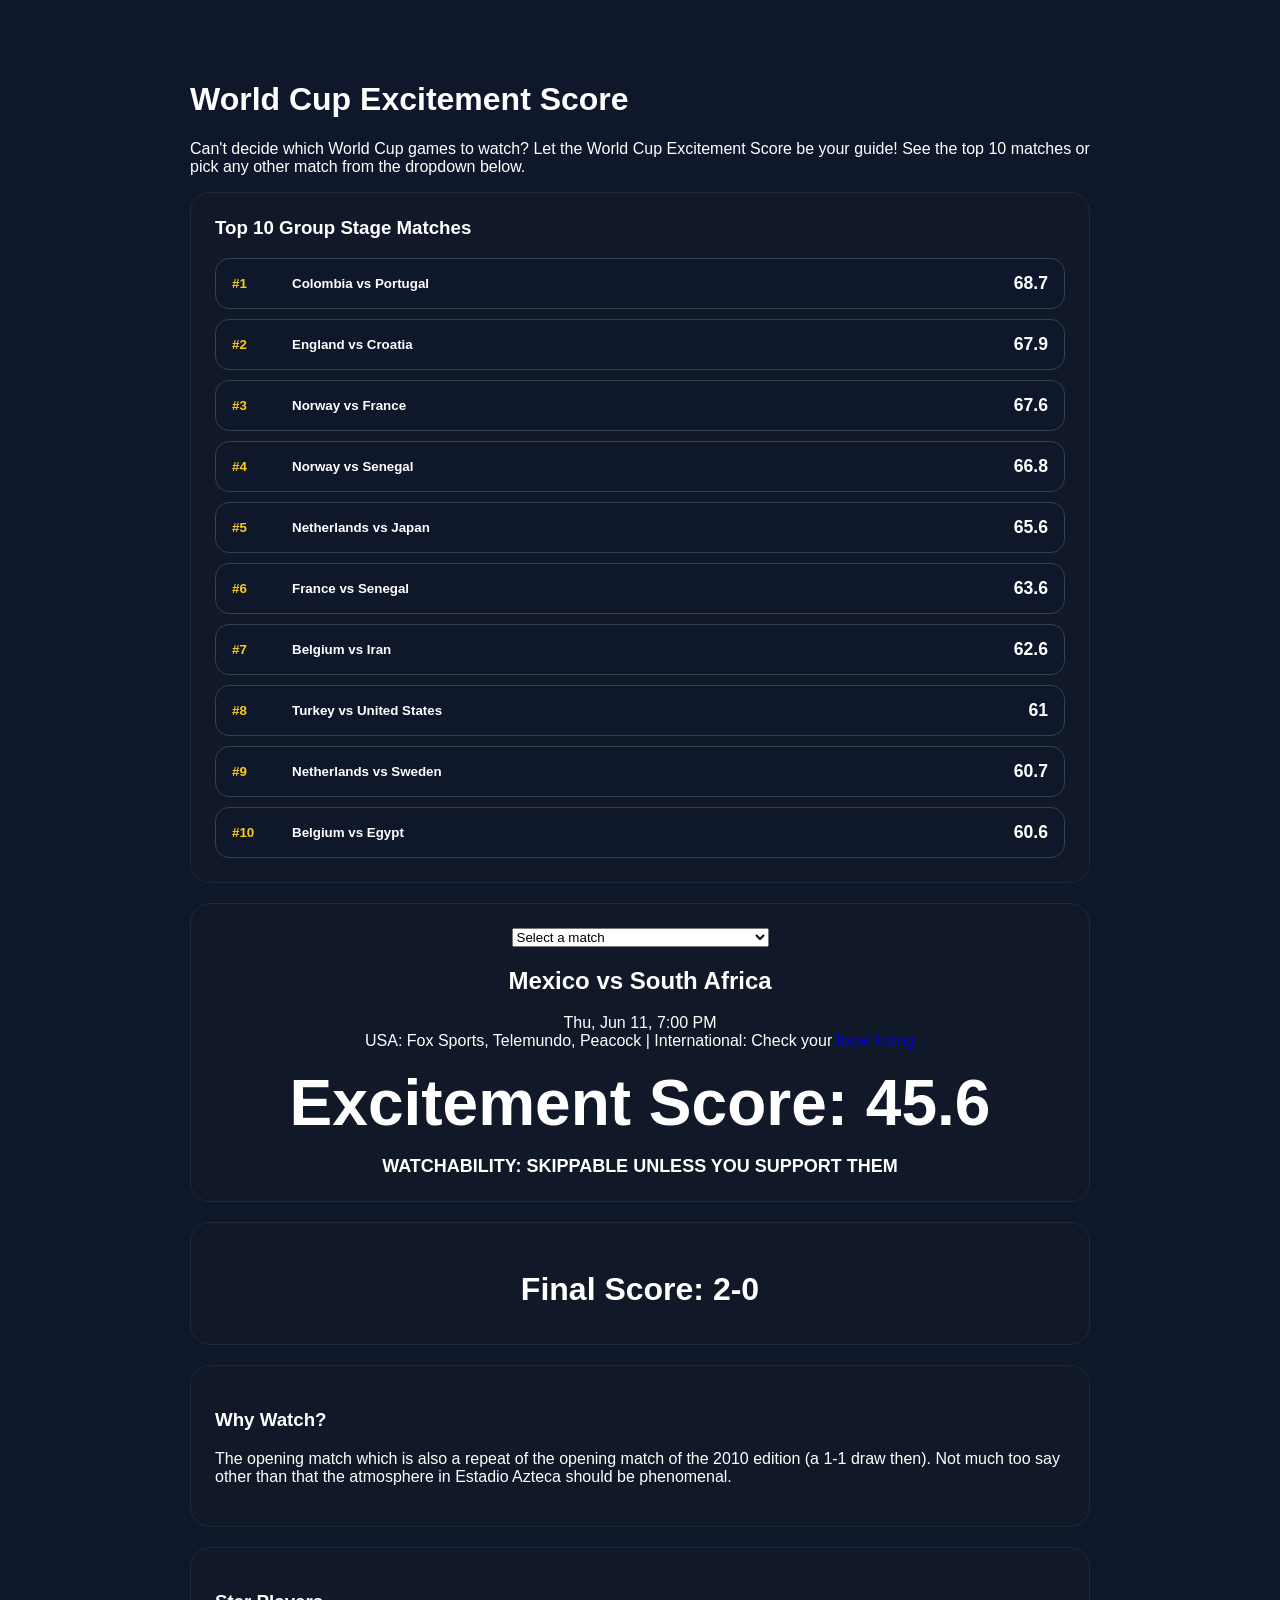
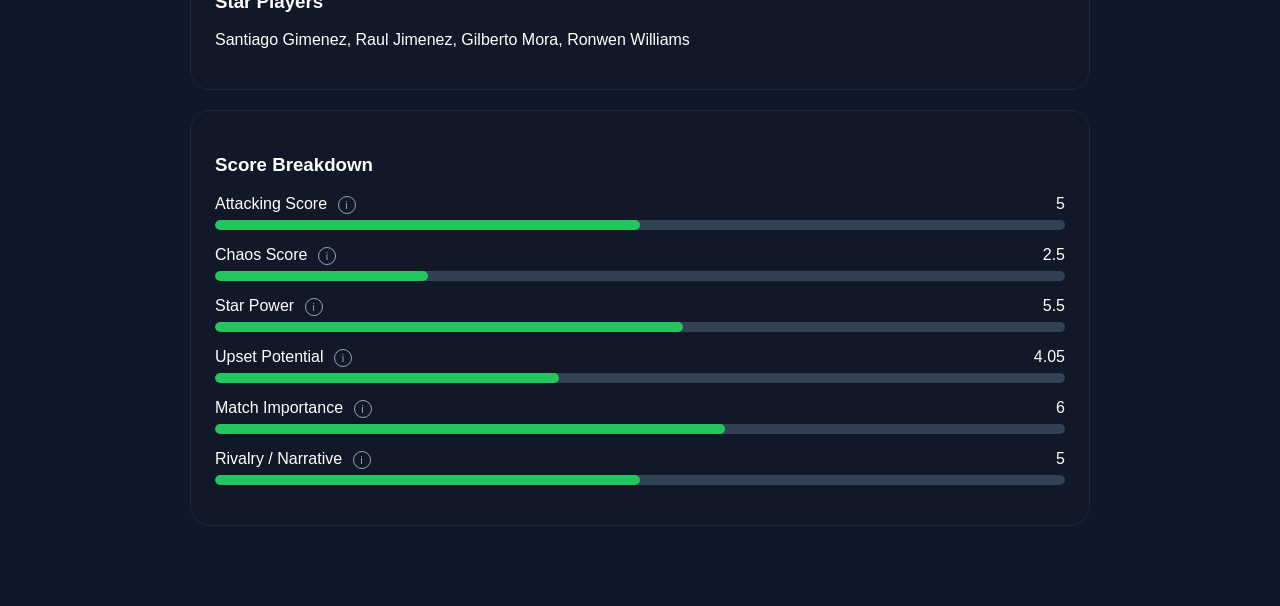
==== index.html @ 1fec0792 "Fix title of project" ====
<!doctype html>
<html lang="en">
  <head>
    <meta charset="UTF-8" />
    <meta name="viewport" content="width=device-width, initial-scale=1.0" />
    <title>World Cup Excitement Score</title>
    <link rel="stylesheet" href="./index.css" />
    <script type="module" src="./app.js"></script>
  </head>
  <body>
    <main class="app-container">
      <!-- Title -->
      <h1>World Cup Excitement Score</h1>
      <p class="subtitle">Can't decide which World Cup games to watch? Let the World Cup Excitement Score be your guide! See the top 10 matches or pick any other match from the dropdown below.</p>
      <section class="card top-matches-card">
        <h3>Top 10 Group Stage Matches</h3>
        <div id="top-matches"></div>
      </section>

      <section class="card hero-card">
        <select id="fixture-select">
          <option value="">Select a match</option>
        </select>

        <h2 id="match-name"></h2>
        <div id="kickoff-time"></div>
        <div id="broadcaster">
          USA: Fox Sports, Telemundo, Peacock | International: Check your
          <a
            href="https://www.livesoccertv.com/competitions/international/world-cup/"
            target="_blank"
          >
            local listing
          </a>
        </div>
        <div id="score"></div>
        <div id="watch-tier"></div>
      </section>

      <section class="card post-match">
        <div id="final-score"></div>
        <div id="actual-excitement"></div>
      </section>

      <section class="card">
        <h3>Why Watch?</h3>
        <p id="why-watch"></p>
      </section>
      <section class="card">
        <h3>Star Players</h3>
        <p id="star-players"></p>
      </section>
      <section class="card">
        <h3>Score Breakdown</h3>
        <div id="score-breakdown"></div>
      </section>
    </main>
  </body>
</html>
---- index.css ----
body {
  margin: 0;
  font-family: Arial, sans-serif;
  background: #0f172a;
  color: white;
}

.app-container {
  max-width: 900px;
  margin: 40px auto;
  padding: 20px;
}

.top-matches-card h3 {
  margin-top: 0;
}

#top-matches {
  display: flex;
  flex-direction: column;
  gap: 10px;
}

.top-match-item {
  width: 100%;
  display: grid;
  grid-template-columns: 48px 1fr auto;
  align-items: center;
  gap: 12px;
  padding: 14px 16px;
  border: 1px solid #334155;
  border-radius: 14px;
  background: #0f172a;
  color: white;
  cursor: pointer;
  text-align: left;
}

.top-match-item:hover {
  background: #1e293b;
  transform: translateY(-1px);
}

.top-match-rank {
  font-weight: 800;
  color: #facc15;
}

.top-match-name {
  font-weight: 600;
}

.top-match-score {
  font-weight: 800;
  font-size: 1.1rem;
}

.card {
  background: #111827;
  border: 1px solid #1f2937;
  border-radius: 20px;
  padding: 24px;
  margin-bottom: 20px;
}

.hero-card {
  text-align: center;
}

.post-match {
  text-align: center;
}

#score {
  font-size: 64px;
  font-weight: 800;
  margin: 16px 0;
}

#watch-tier {
  font-size: 18px;
  font-weight: 700;
  text-transform: uppercase;
}

.breakdown-row {
  display: flex;
  justify-content: space-between;
  margin-bottom: 6px;
}

.progress-track {
  height: 10px;
  background: #334155;
  border-radius: 999px;
  margin-bottom: 16px;
  overflow: hidden;
}

.progress-fill {
  height: 100%;
  background: #22c55e;
  border-radius: 999px;
}

.info-icon {
  display: inline-flex;
  align-items: center;
  justify-content: center;
  width: 16px;
  height: 16px;
  margin-left: 6px;
  border-radius: 50%;
  border: 1px solid #94a3b8;
  color: #94a3b8;
  font-size: 11px;
  cursor: help;
}

.info-icon:hover {
  color: white;
  border-color: white;
}

#final-score {
  font-size: 2rem;
  font-weight: 700;
  margin-top: 24px;
}

#actual-excitement {
  font-size: 1.5rem;
  font-weight: 600;
  margin-top: 12px;
}
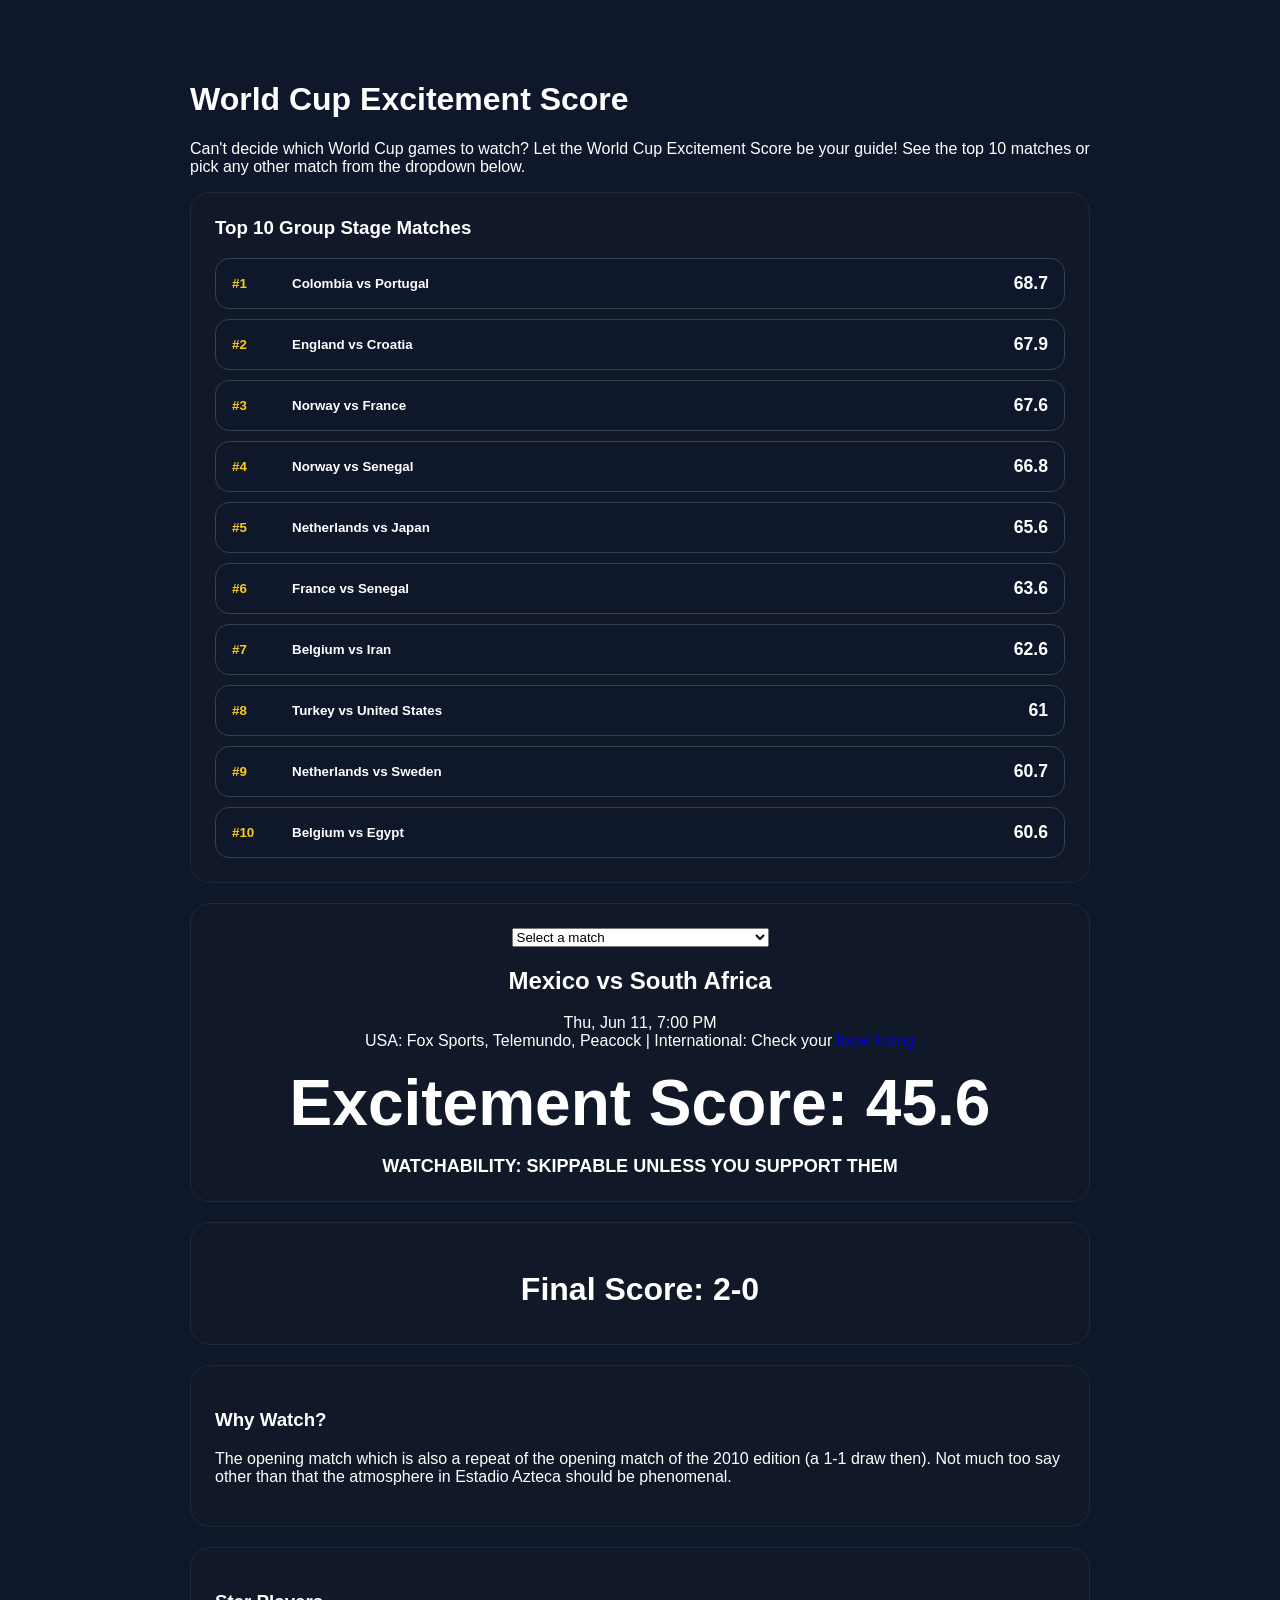
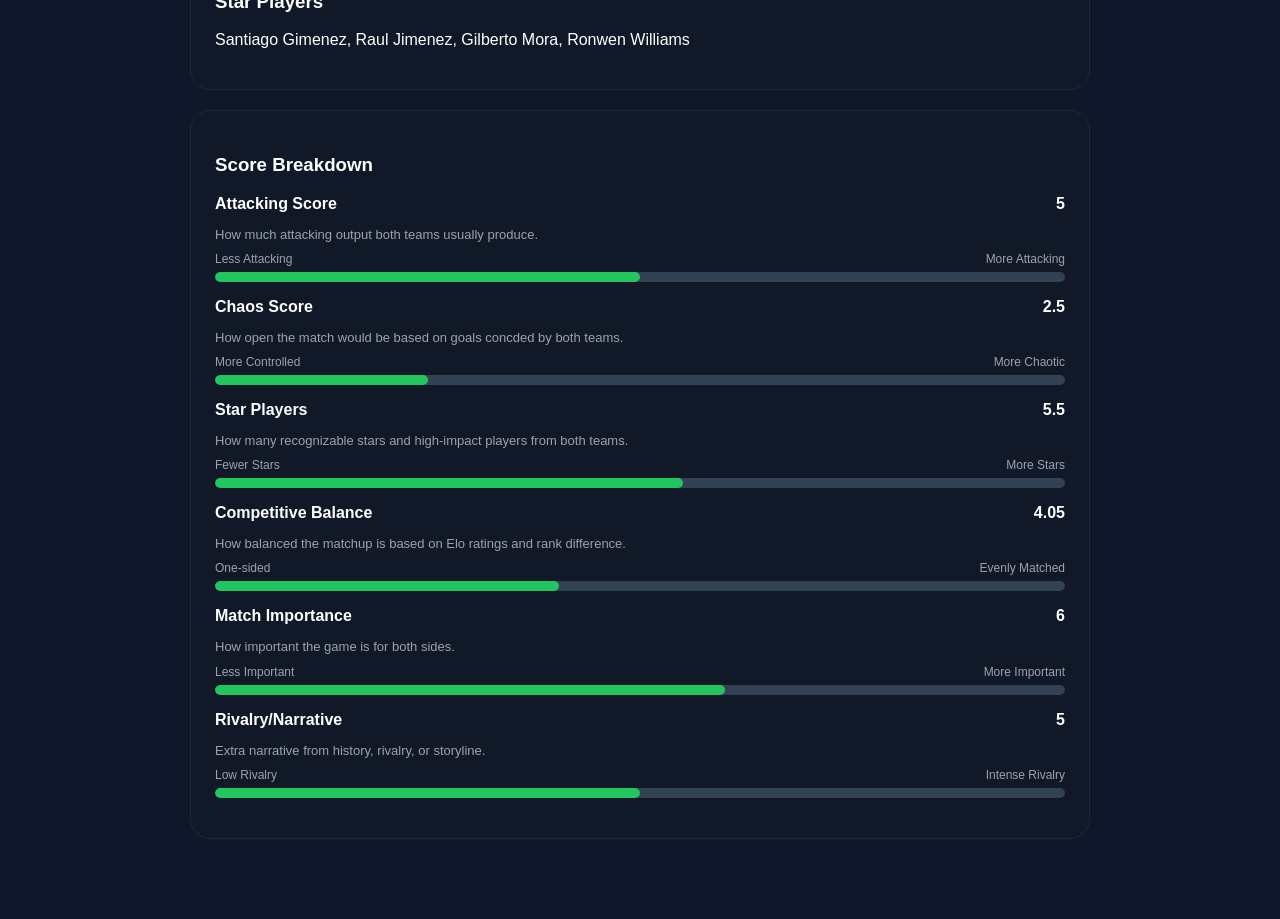
==== commit dd76193c: "Implemented Add to Calendar functionality, improve score breakdown panel so that user don't need to " ====
--- a/index.html
+++ b/index.html
@@ -11,7 +11,11 @@
     <main class="app-container">
       <!-- Title -->
       <h1>World Cup Excitement Score</h1>
-      <p class="subtitle">Can't decide which World Cup games to watch? Let the World Cup Excitement Score be your guide! See the top 10 matches or pick any other match from the dropdown below.</p>
+      <p class="subtitle">
+        Can't decide which World Cup games to watch? Let the World Cup
+        Excitement Score be your guide! See the top 10 matches or pick any other
+        match from the dropdown below.
+      </p>
       <section class="card top-matches-card">
         <h3>Top 10 Group Stage Matches</h3>
         <div id="top-matches"></div>
@@ -24,6 +28,7 @@
 
         <h2 id="match-name"></h2>
         <div id="kickoff-time"></div>
+        <button id="calendar-button">Add to Calendar</button>
         <div id="broadcaster">
           USA: Fox Sports, Telemundo, Peacock | International: Check your
           <a
--- a/index.css
+++ b/index.css
@@ -67,6 +67,21 @@
   text-align: center;
 }
 
+#calendar-button {
+  margin-top: 12px;
+  margin-bottom: 12px;
+  padding: 10px 16px;
+  background: #1f2937;
+  color: white;
+  border: 1px solid #374151;
+  border-radius: 10px;
+  cursor: pointer;
+}
+
+#calendar-button:hover {
+  background: #374151;
+}
+
 .post-match {
   text-align: center;
 }
@@ -87,6 +102,21 @@
   display: flex;
   justify-content: space-between;
   margin-bottom: 6px;
+}
+
+.metric-header {
+  display: flex;
+  justify-content: space-between;
+  align-items: center;
+  font-weight: 600;
+  margin-bottom: 4px;
+}
+
+.metric-description {
+  font-size: 13px;
+  color: #9ca3af;
+  margin-bottom: 8px;
+  line-height: 1.4;
 }
 
 .progress-track {
@@ -133,3 +163,11 @@
   font-weight: 600;
   margin-top: 12px;
 }
+
+.metric-scale-labels {
+  display: flex;
+  justify-content: space-between;
+  margin-bottom: 6px;
+  font-size: 12px;
+  color: #9ca3af;
+}
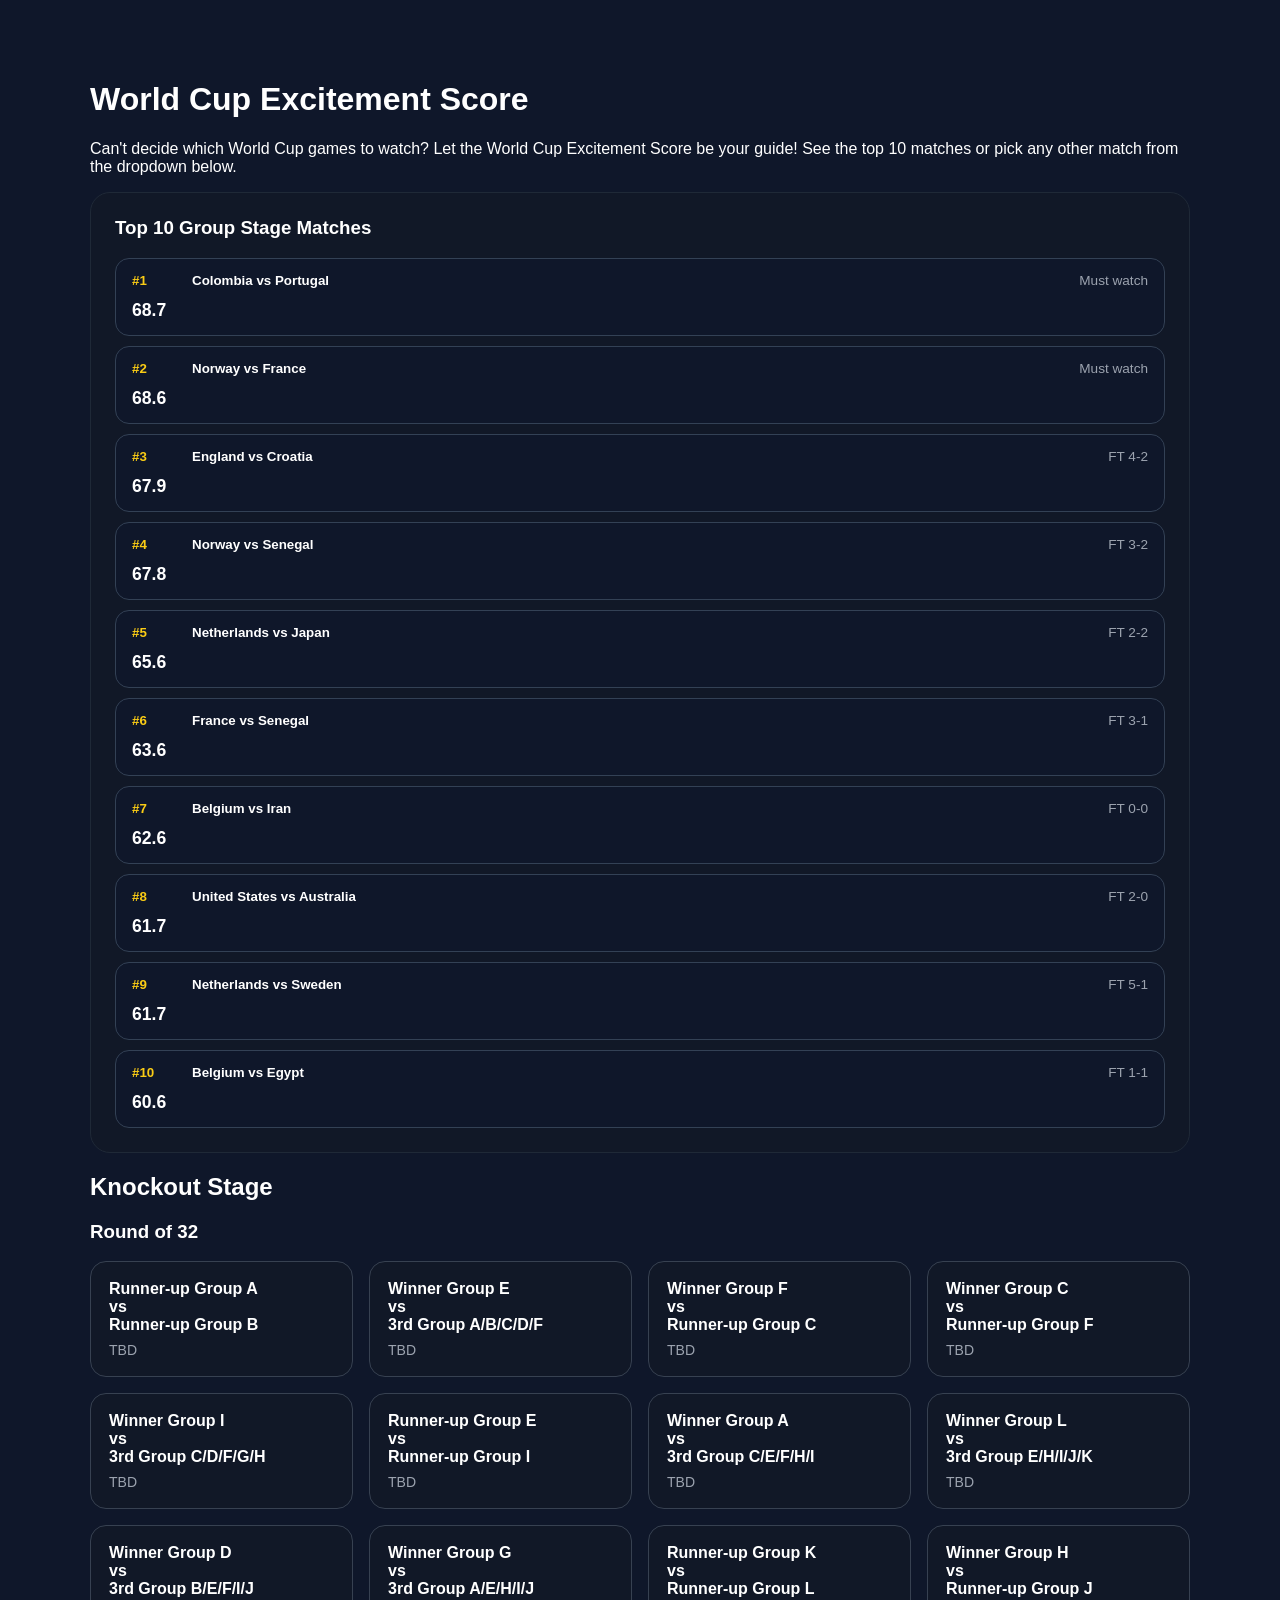
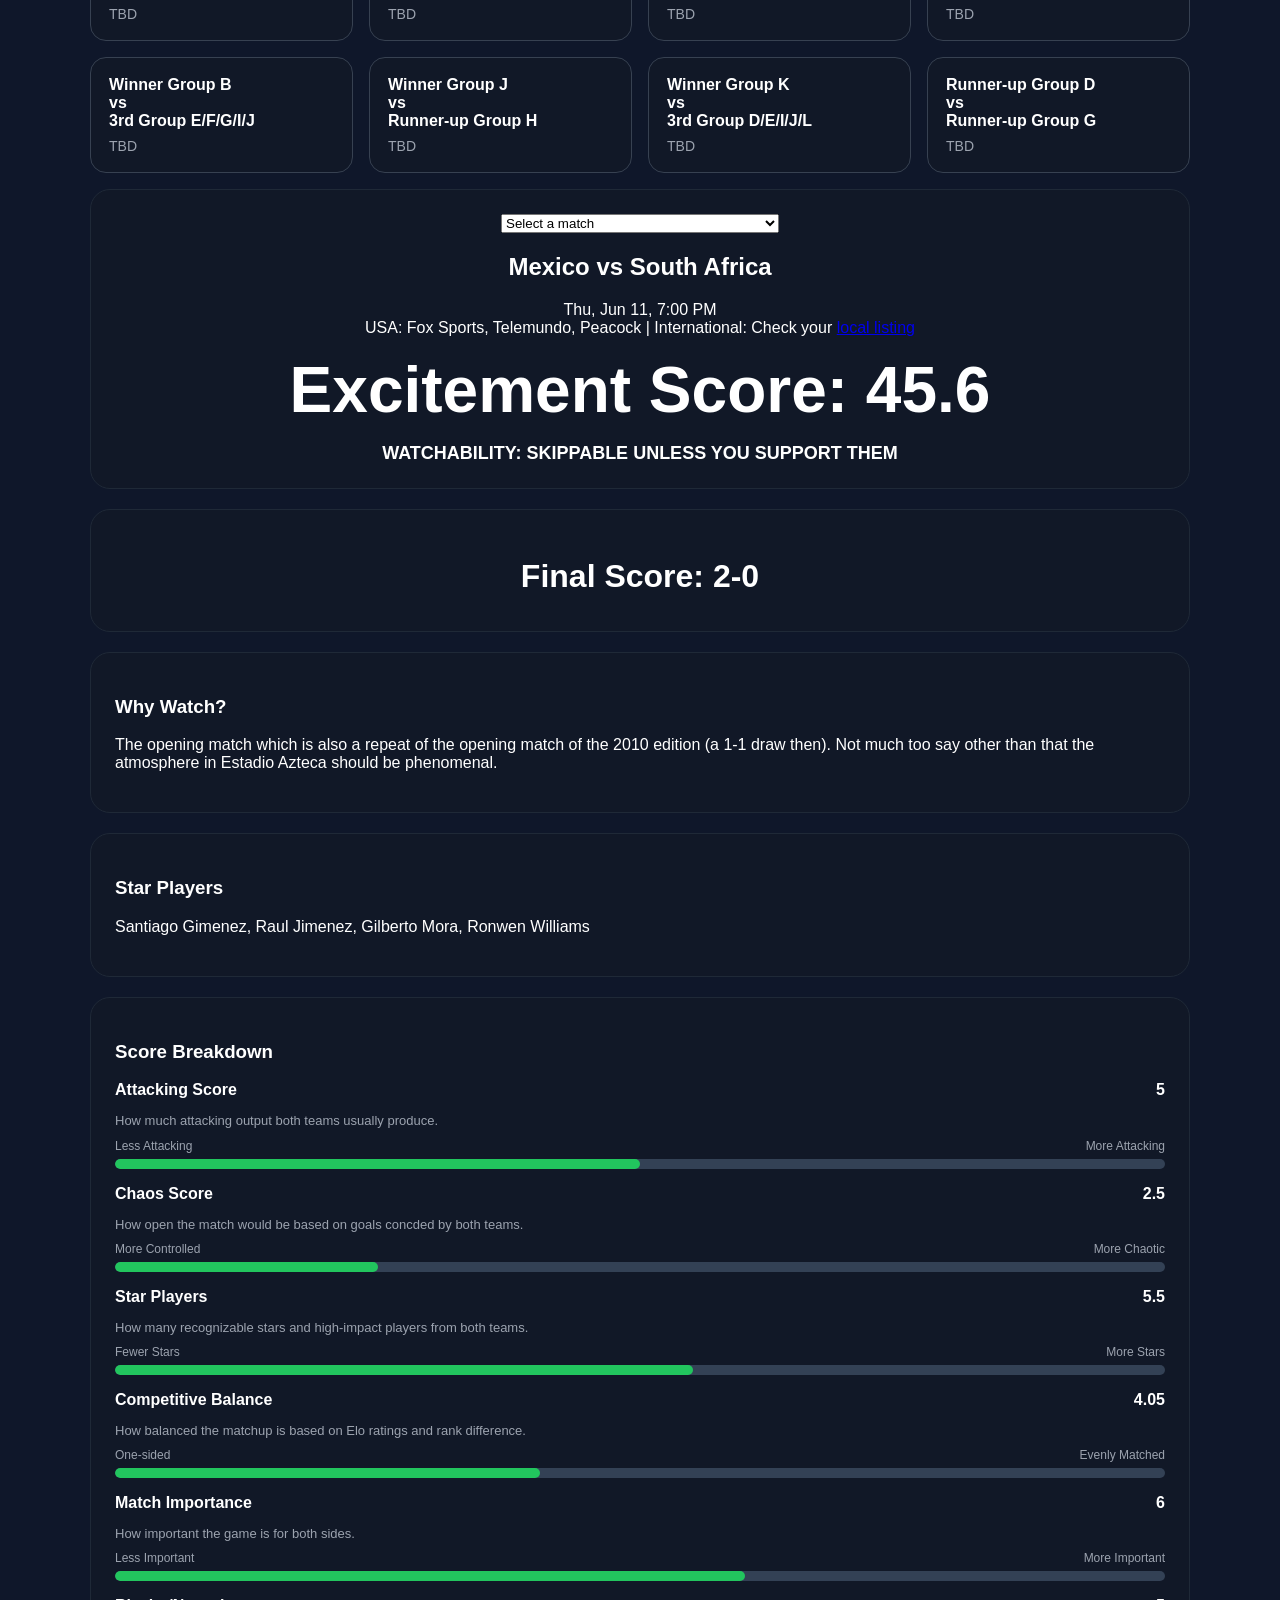
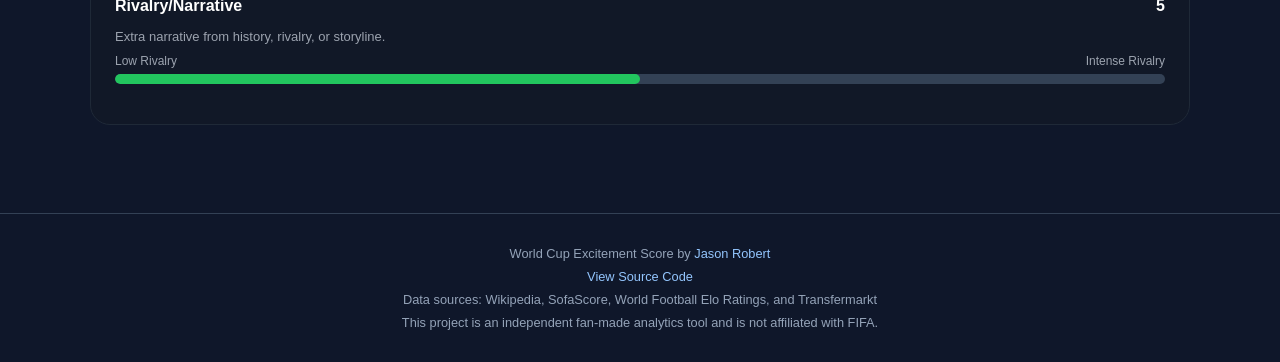
==== commit 59dd94b1: "Added Knockout Stage cards, updated final scores, and added previews for last round of matches in th" ====
--- a/index.html
+++ b/index.html
@@ -19,6 +19,42 @@
       <section class="card top-matches-card">
         <h3>Top 10 Group Stage Matches</h3>
         <div id="top-matches"></div>
+      </section>
+
+      <section id="knockout-stage">
+        <h2>Knockout Stage</h2>
+
+        <div class="round-section">
+          <h3>Round of 32</h3>
+          <div id="round-of-32" class="knockout-grid"></div>
+        </div>
+
+        <!--
+        <div class="round-section">
+          <h3>Round of 16</h3>
+          <div id="round-of-16" class="knockout-grid"></div>
+        </div>
+
+        <div class="round-section">
+          <h3>Quarterfinals</h3>
+          <div id="quarterfinals" class="knockout-grid"></div>
+        </div>
+
+        <div class="round-section">
+          <h3>Semifinals</h3>
+          <div id="semifinals" class="knockout-grid"></div>
+        </div>
+
+        <div class="round-section">
+          <h3>Third Place Playoff</h3>
+          <div id="third-place-playoff" class="knockout-grid"></div>
+        </div>
+
+        <div class="round-section">
+          <h3>Final</h3>
+          <div id="final" class="knockout-grid"></div>
+        </div>
+        -->
       </section>
 
       <section class="card hero-card">
@@ -61,4 +97,29 @@
       </section>
     </main>
   </body>
+  <footer class="footer">
+    <p>
+      World Cup Excitement Score by
+      <a
+        href="https://jsonrbrt.github.io/"
+        target="_blank"
+        rel="noopener noreferrer"
+      >
+        Jason Robert
+      </a>
+    </p>
+    <p>
+      <a href="https://github.com/jsonrbrt/wc-excitement-score">
+        View Source Code
+      </a>
+    </p>
+    <p>
+      Data sources: Wikipedia, SofaScore, World Football Elo Ratings, and
+      Transfermarkt
+    </p>
+    <p>
+      This project is an independent fan-made analytics tool and is not
+      affiliated with FIFA.
+    </p>
+  </footer>
 </html>
--- a/index.css
+++ b/index.css
@@ -1,3 +1,4 @@
+/* Base */
 body {
   margin: 0;
   font-family: Arial, sans-serif;
@@ -6,11 +7,25 @@
 }
 
 .app-container {
-  max-width: 900px;
+  max-width: 1100px;
   margin: 40px auto;
   padding: 20px;
 }
 
+/* Layout */
+@media (max-width: 900px) {
+  .knockout-grid {
+    grid-template-columns: repeat(2, 1fr);
+  }
+}
+
+@media (max-width: 560px) {
+  .knockout-grid {
+    grid-template-columns: 1fr;
+  }
+}
+
+/* Top Matches */
 .top-matches-card h3 {
   margin-top: 0;
 }
@@ -50,11 +65,43 @@
   font-weight: 600;
 }
 
+.top-match-meta {
+  font-size: 0.85rem;
+  color: #9ca3af;
+  white-space: nowrap;
+}
+
 .top-match-score {
   font-weight: 800;
   font-size: 1.1rem;
 }
 
+/* Knockout */
+.knockout-grid {
+  display: grid;
+  grid-template-columns: repeat(4, 1fr);
+  gap: 16px;
+  margin-bottom: 16px;
+}
+
+.knockout-card {
+  background: #111827;
+  border: 1px solid #374151;
+  border-radius: 16px;
+  padding: 18px;
+}
+
+.knockout-match-title {
+  font-weight: 700;
+  margin-bottom: 8px;
+}
+
+.knockout-status {
+  color: #9ca3af;
+  font-size: 14px;
+}
+
+/* Cards */
 .card {
   background: #111827;
   border: 1px solid #1f2937;
@@ -63,6 +110,7 @@
   margin-bottom: 20px;
 }
 
+/* Match Hero */
 .hero-card {
   text-align: center;
 }
@@ -98,12 +146,19 @@
   text-transform: uppercase;
 }
 
-.breakdown-row {
-  display: flex;
-  justify-content: space-between;
-  margin-bottom: 6px;
-}
-
+#final-score {
+  font-size: 2rem;
+  font-weight: 700;
+  margin-top: 24px;
+}
+
+#actual-excitement {
+  font-size: 1.5rem;
+  font-weight: 600;
+  margin-top: 12px;
+}
+
+/* Score Breakdown */
 .metric-header {
   display: flex;
   justify-content: space-between;
@@ -133,37 +188,6 @@
   border-radius: 999px;
 }
 
-.info-icon {
-  display: inline-flex;
-  align-items: center;
-  justify-content: center;
-  width: 16px;
-  height: 16px;
-  margin-left: 6px;
-  border-radius: 50%;
-  border: 1px solid #94a3b8;
-  color: #94a3b8;
-  font-size: 11px;
-  cursor: help;
-}
-
-.info-icon:hover {
-  color: white;
-  border-color: white;
-}
-
-#final-score {
-  font-size: 2rem;
-  font-weight: 700;
-  margin-top: 24px;
-}
-
-#actual-excitement {
-  font-size: 1.5rem;
-  font-weight: 600;
-  margin-top: 12px;
-}
-
 .metric-scale-labels {
   display: flex;
   justify-content: space-between;
@@ -171,3 +195,26 @@
   font-size: 12px;
   color: #9ca3af;
 }
+
+/* Footer */
+.footer {
+  margin-top: 48px;
+  padding: 24px 0;
+  border-top: 1px solid #334155;
+  text-align: center;
+  color: #94a3b8;
+  font-size: 0.8rem;
+}
+
+.footer p {
+  margin: 8px 0;
+}
+
+.footer a {
+  color: #93c5fd;
+  text-decoration: none;
+}
+
+.footer a:hover {
+  text-decoration: underline;
+}
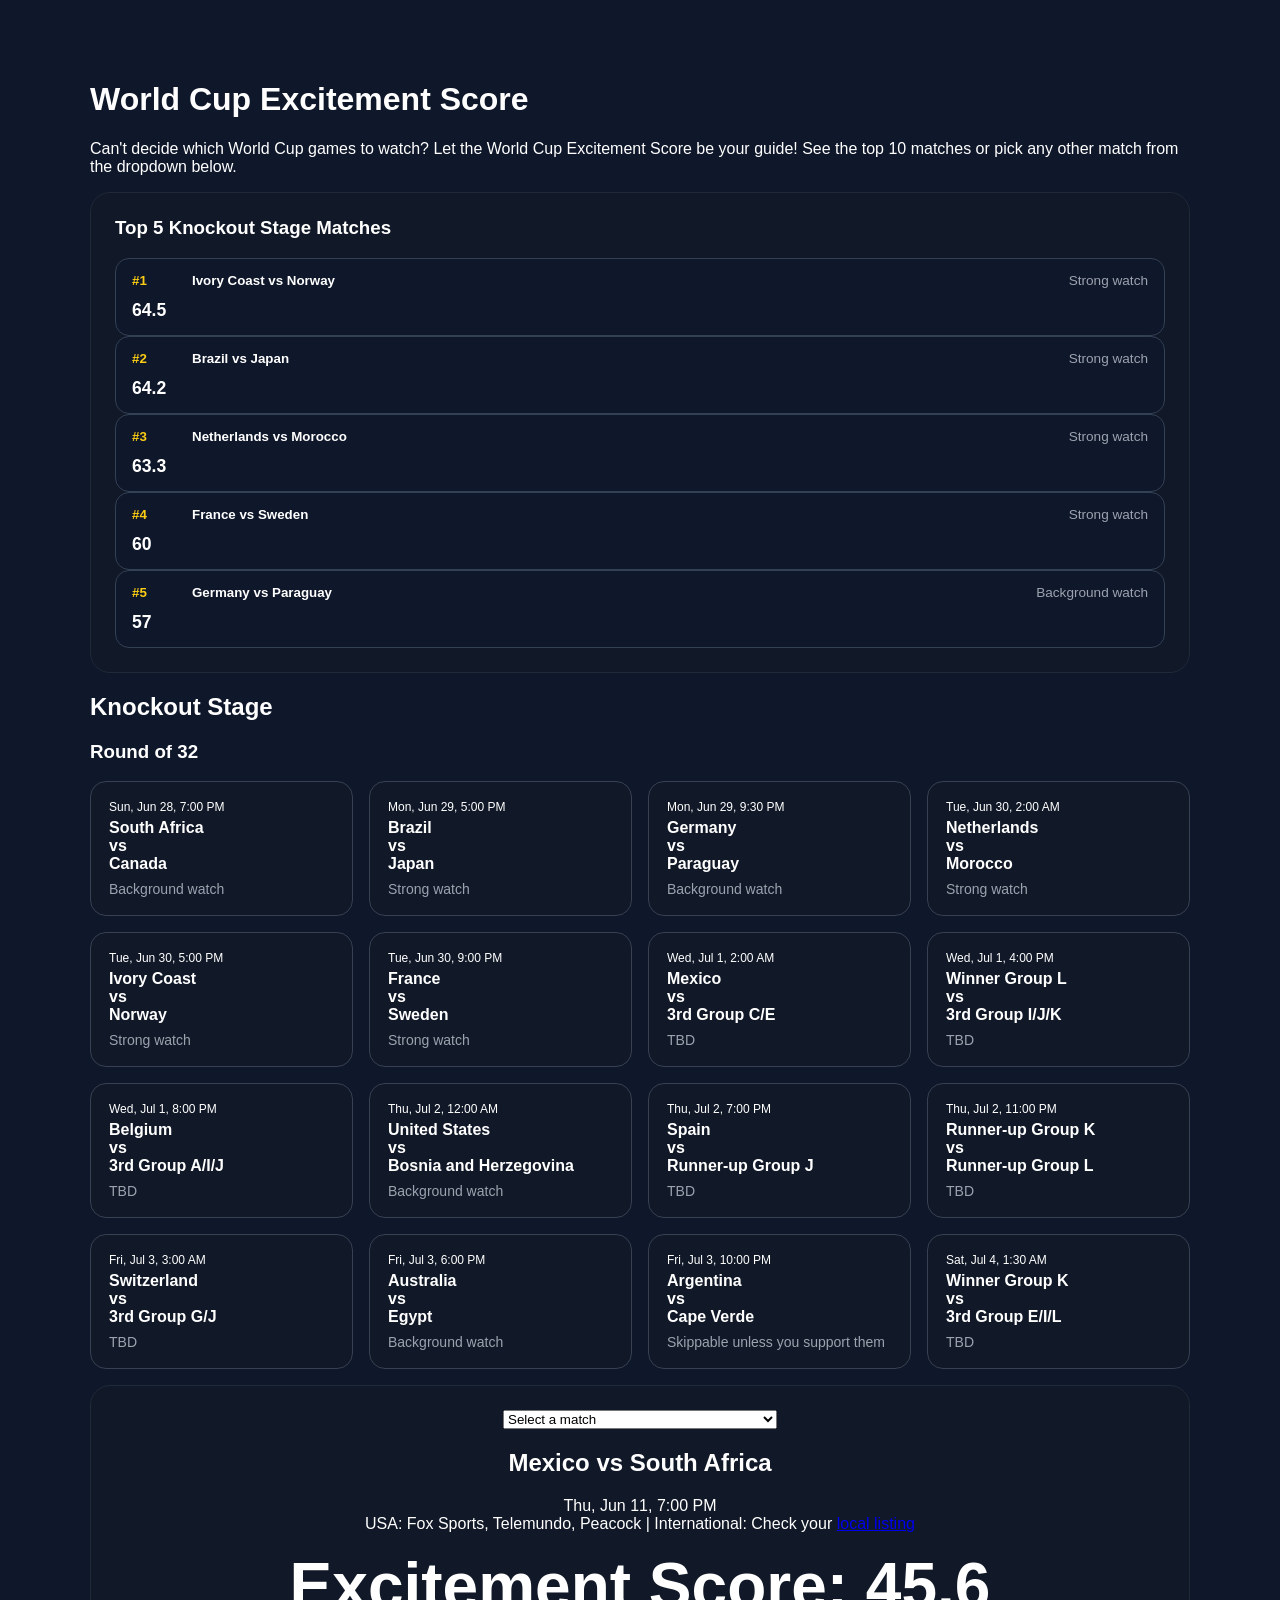
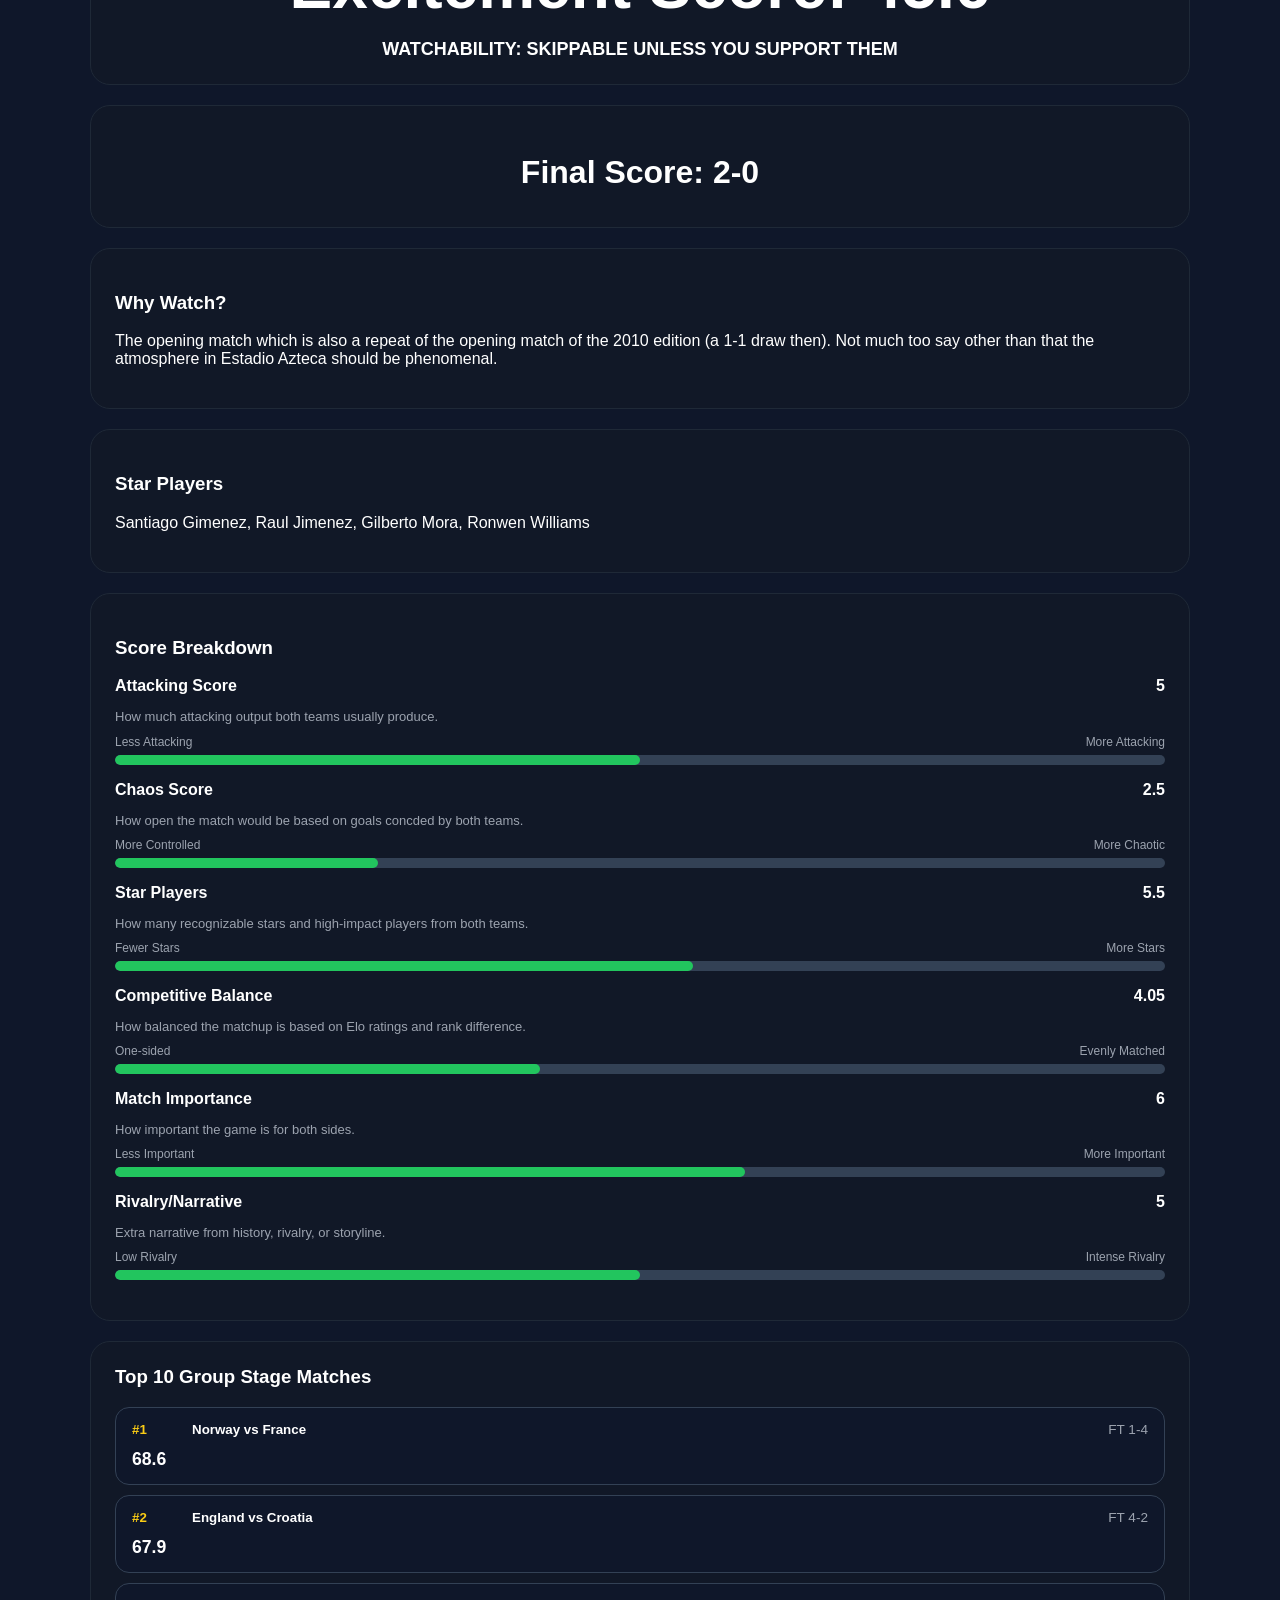
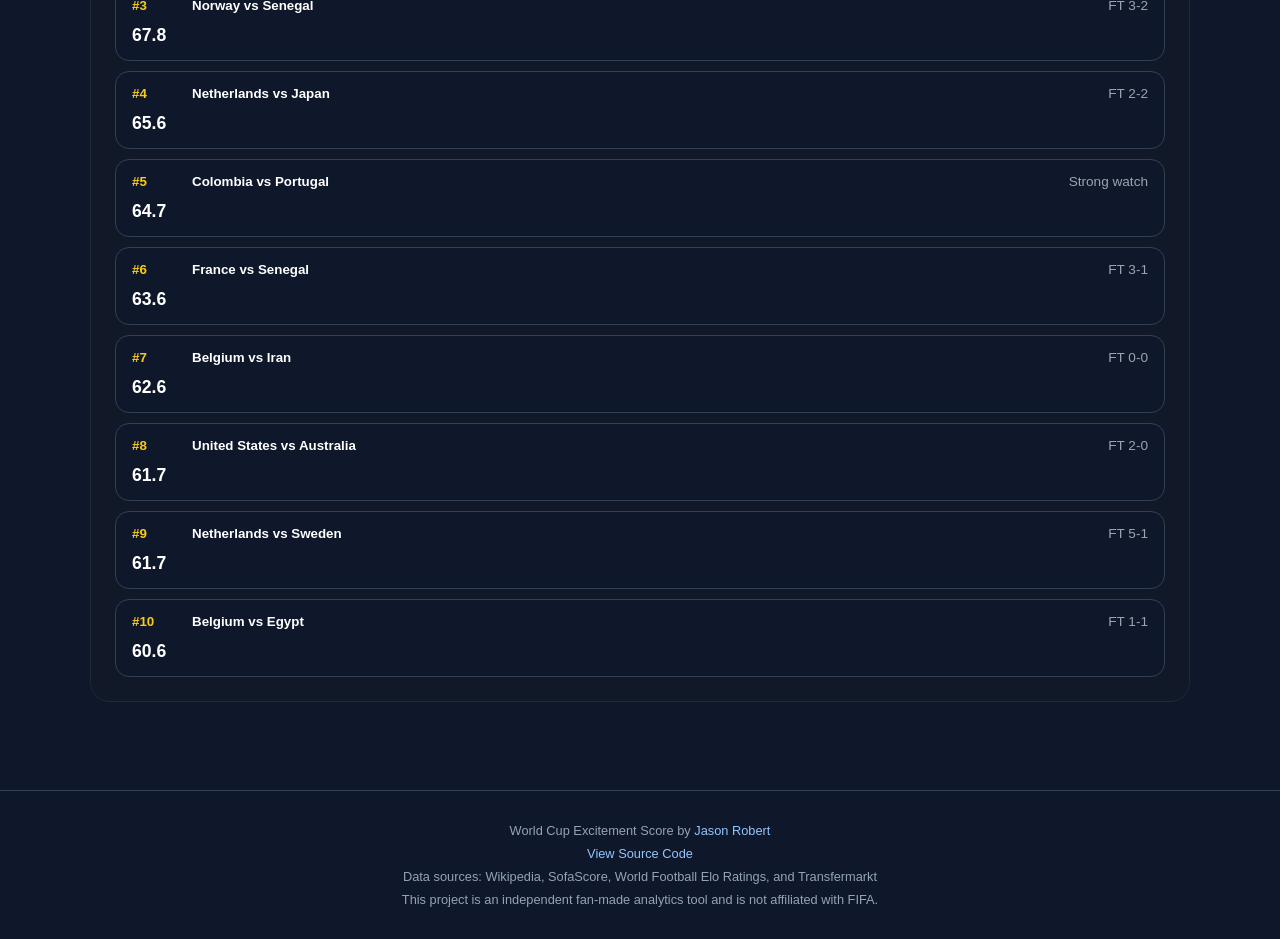
==== commit 6db6319b: "feat: add knockoutstage cards and tournament form scoring model" ====
--- a/index.html
+++ b/index.html
@@ -17,8 +17,8 @@
         match from the dropdown below.
       </p>
       <section class="card top-matches-card">
-        <h3>Top 10 Group Stage Matches</h3>
-        <div id="top-matches"></div>
+        <h3>Top 5 Knockout Stage Matches</h3>
+        <div id="top-knockout-matches"></div>
       </section>
 
       <section id="knockout-stage">
@@ -57,7 +57,7 @@
         -->
       </section>
 
-      <section class="card hero-card">
+      <section id="match-details" class="card hero-card">
         <select id="fixture-select">
           <option value="">Select a match</option>
         </select>
@@ -95,6 +95,12 @@
         <h3>Score Breakdown</h3>
         <div id="score-breakdown"></div>
       </section>
+
+      <section class="card top-matches-card">
+        <h3>Top 10 Group Stage Matches</h3>
+        <div id="top-matches"></div>
+      </section>
+
     </main>
   </body>
   <footer class="footer">
--- a/index.css
+++ b/index.css
@@ -88,7 +88,16 @@
   background: #111827;
   border: 1px solid #374151;
   border-radius: 16px;
+  cursor: pointer;
+  transition:
+    transform 0.2s ease,
+    box-shadow 0.2s ease;
   padding: 18px;
+}
+
+.knockout-card:hover {
+  transform: translateY(-2px);
+  box-shadow: 0 8px 20px rgba(0,0,0,.25);
 }
 
 .knockout-match-title {
@@ -99,6 +108,11 @@
 .knockout-status {
   color: #9ca3af;
   font-size: 14px;
+}
+
+.knockout-kickoff {
+  font-size: 12px;
+  margin-bottom: 5px;
 }
 
 /* Cards */
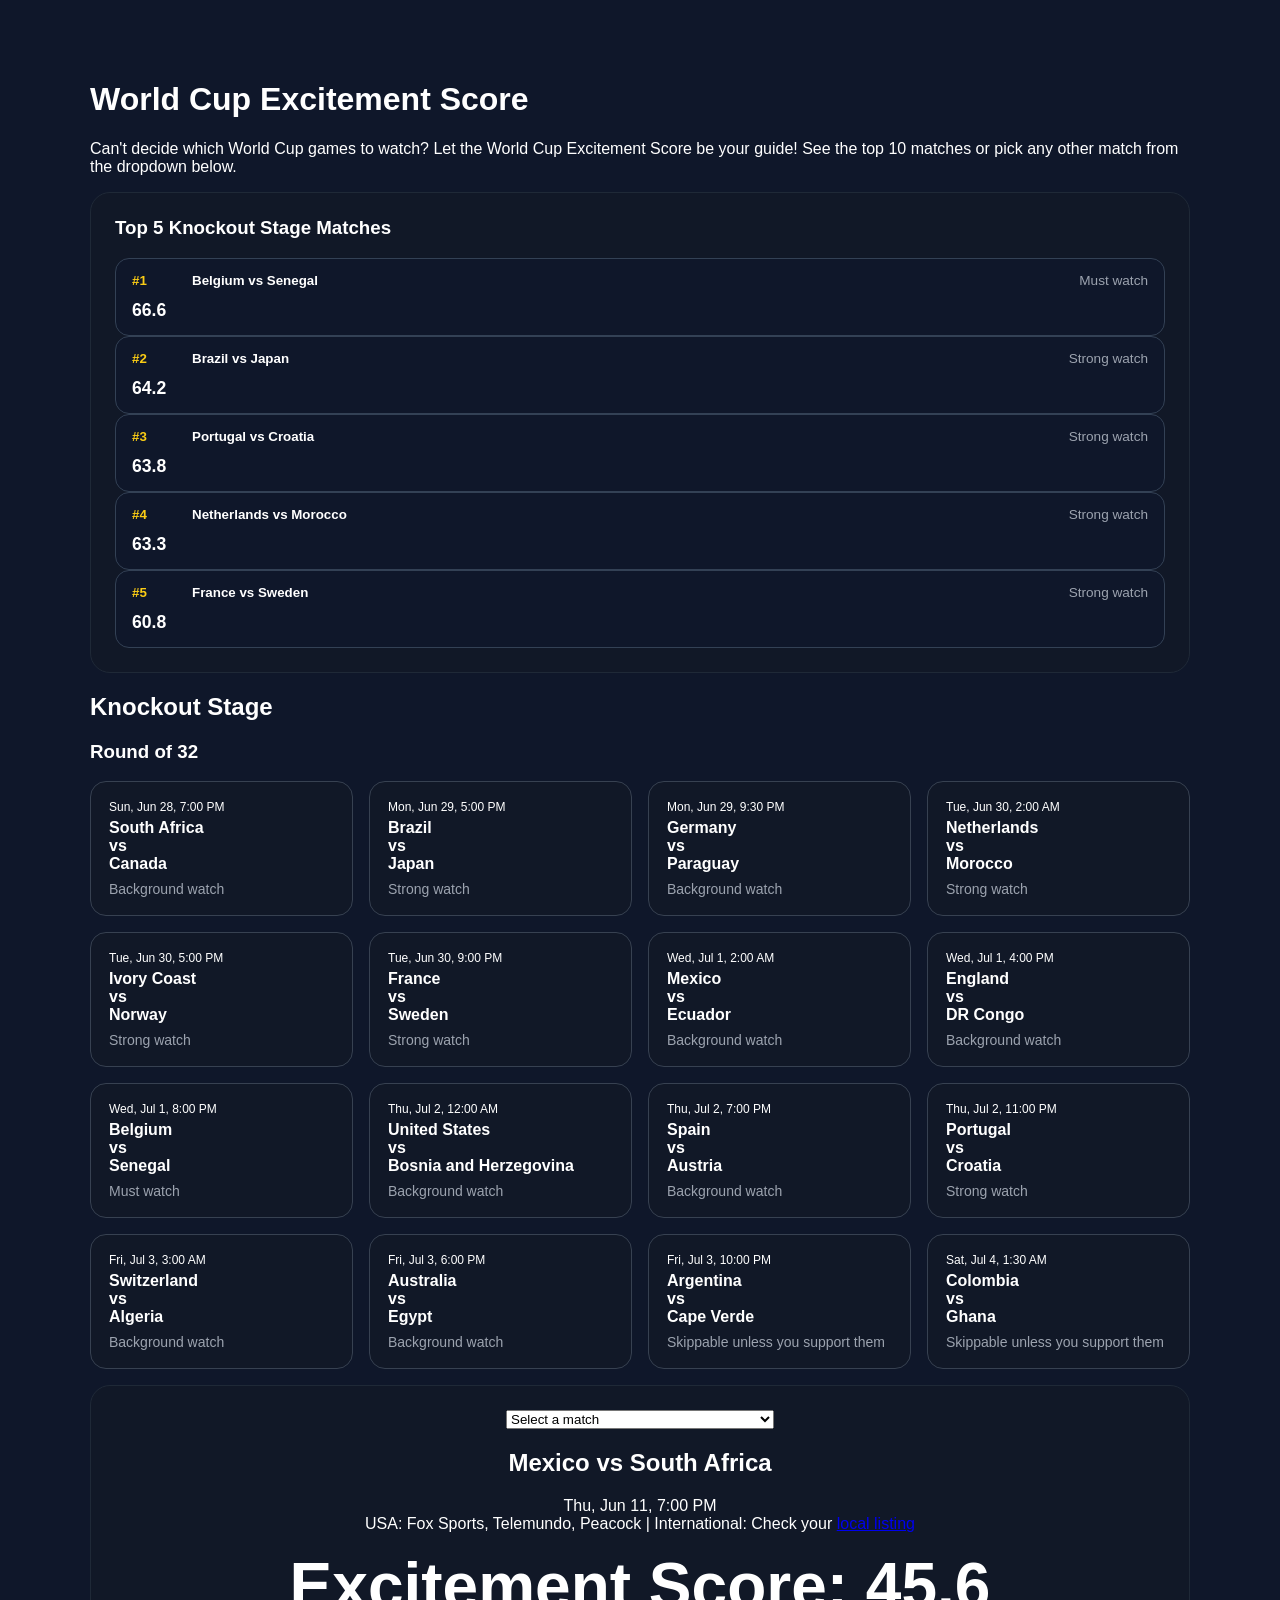
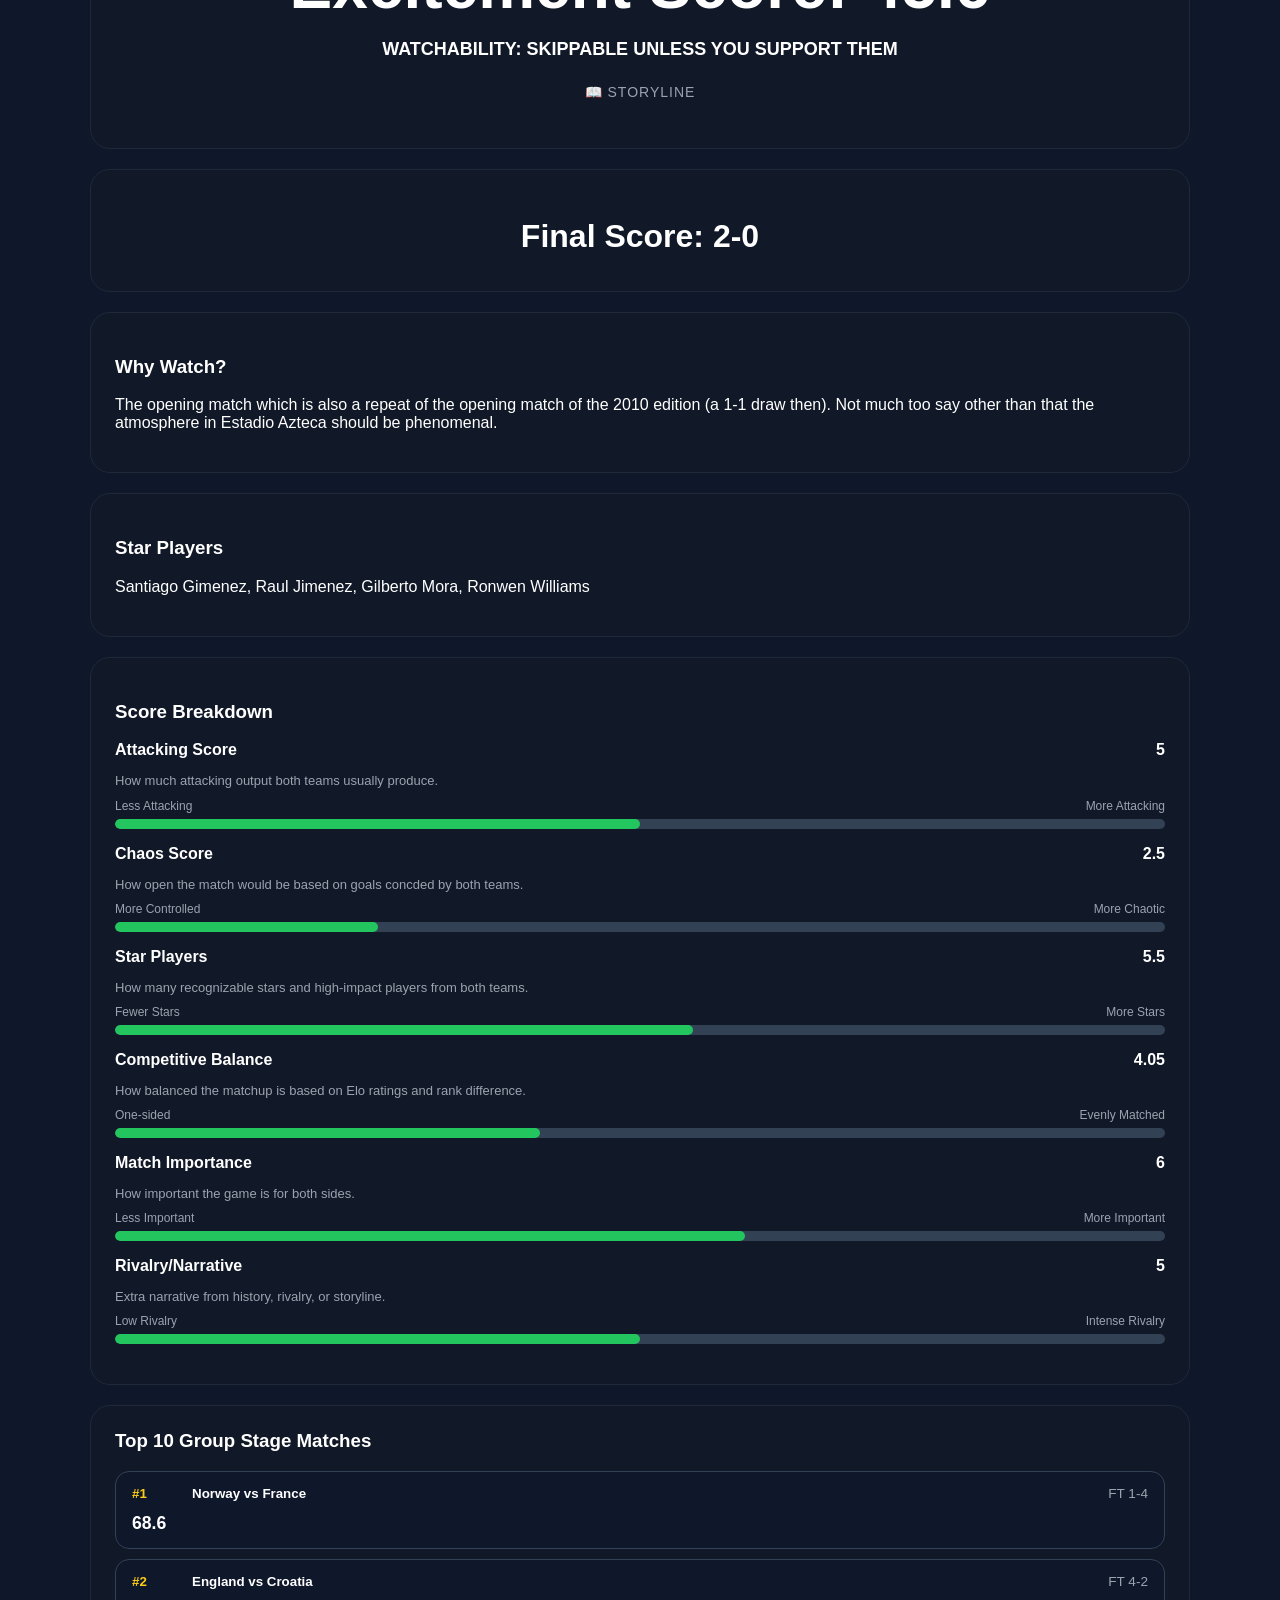
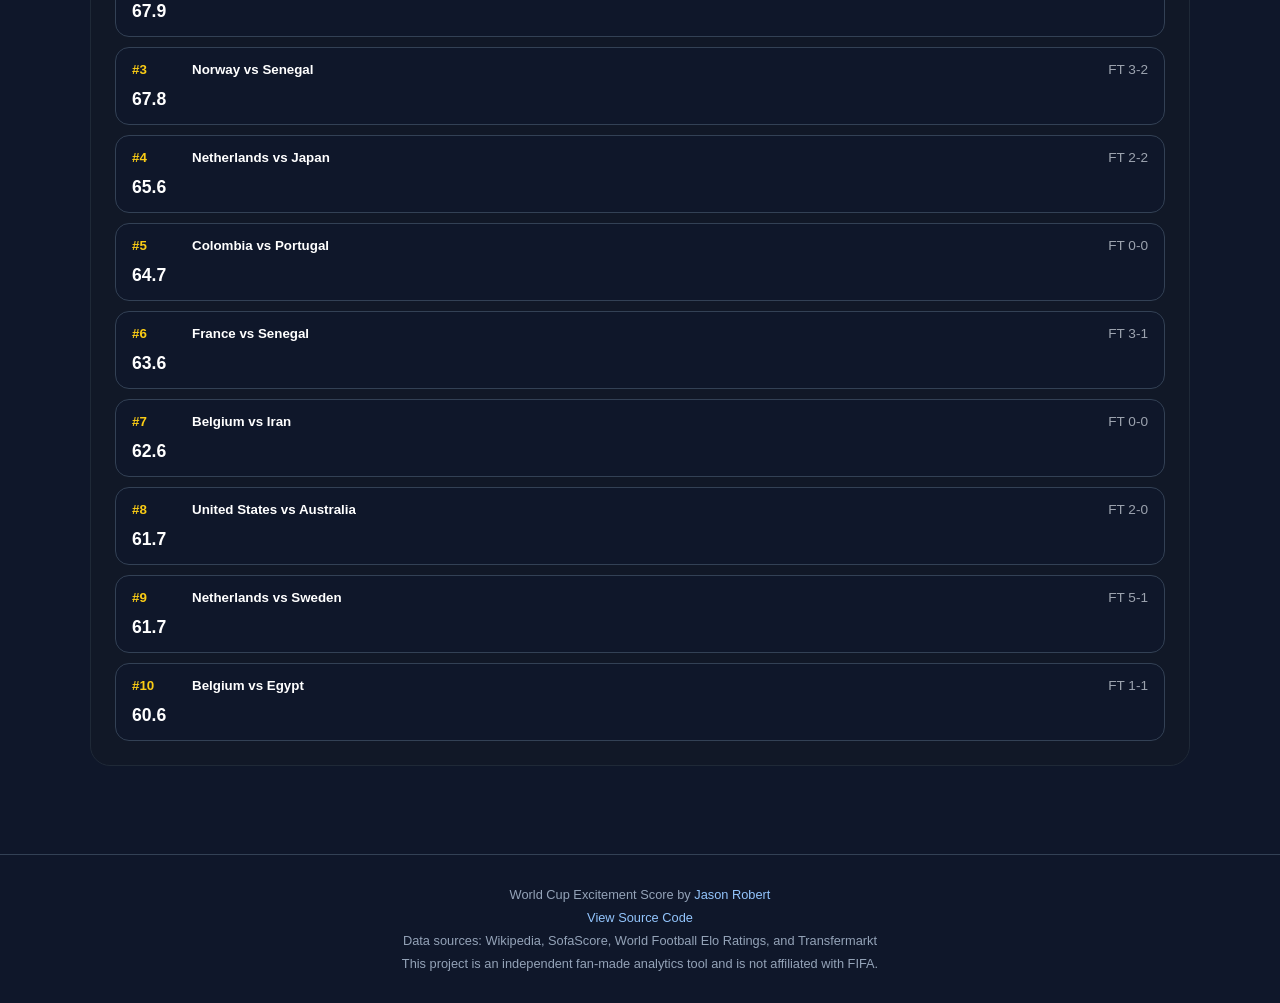
==== commit dc1d1a78: "feat: add storyline ratings and match narratives" ====
--- a/index.html
+++ b/index.html
@@ -76,6 +76,11 @@
         </div>
         <div id="score"></div>
         <div id="watch-tier"></div>
+        <div id="storyline-section">
+          <div id="storyline-title">📖 Storyline</div>
+          <div id="storyline-score"></div>
+          <ul id="storyline-list"></ul>
+        </div>
       </section>
 
       <section class="card post-match">
@@ -85,7 +90,7 @@
 
       <section class="card">
         <h3>Why Watch?</h3>
-        <p id="why-watch"></p>
+        <p id="why-watch"></p>        
       </section>
       <section class="card">
         <h3>Star Players</h3>
--- a/index.css
+++ b/index.css
@@ -160,6 +160,37 @@
   text-transform: uppercase;
 }
 
+#storyline-section {
+  margin: 24px 0;
+  text-align: center;
+}
+
+#storyline-title {
+  font-size: 14px;
+  text-transform: uppercase;
+  letter-spacing: 1px;
+  color: #9ca3af;
+  margin-bottom: 6px;
+}
+
+#storyline-score {
+  font-size: 1.6rem;
+  margin-bottom: 16px;
+}
+
+#storyline-list {
+  margin: 0 auto;
+  padding-left: 20px;
+  max-width: 600px;
+  text-align: left;
+  color: #d1d5db;
+  line-height: 1.6;
+}
+
+#storyline-list li {
+  margin-bottom: 8px;
+}
+
 #final-score {
   font-size: 2rem;
   font-weight: 700;
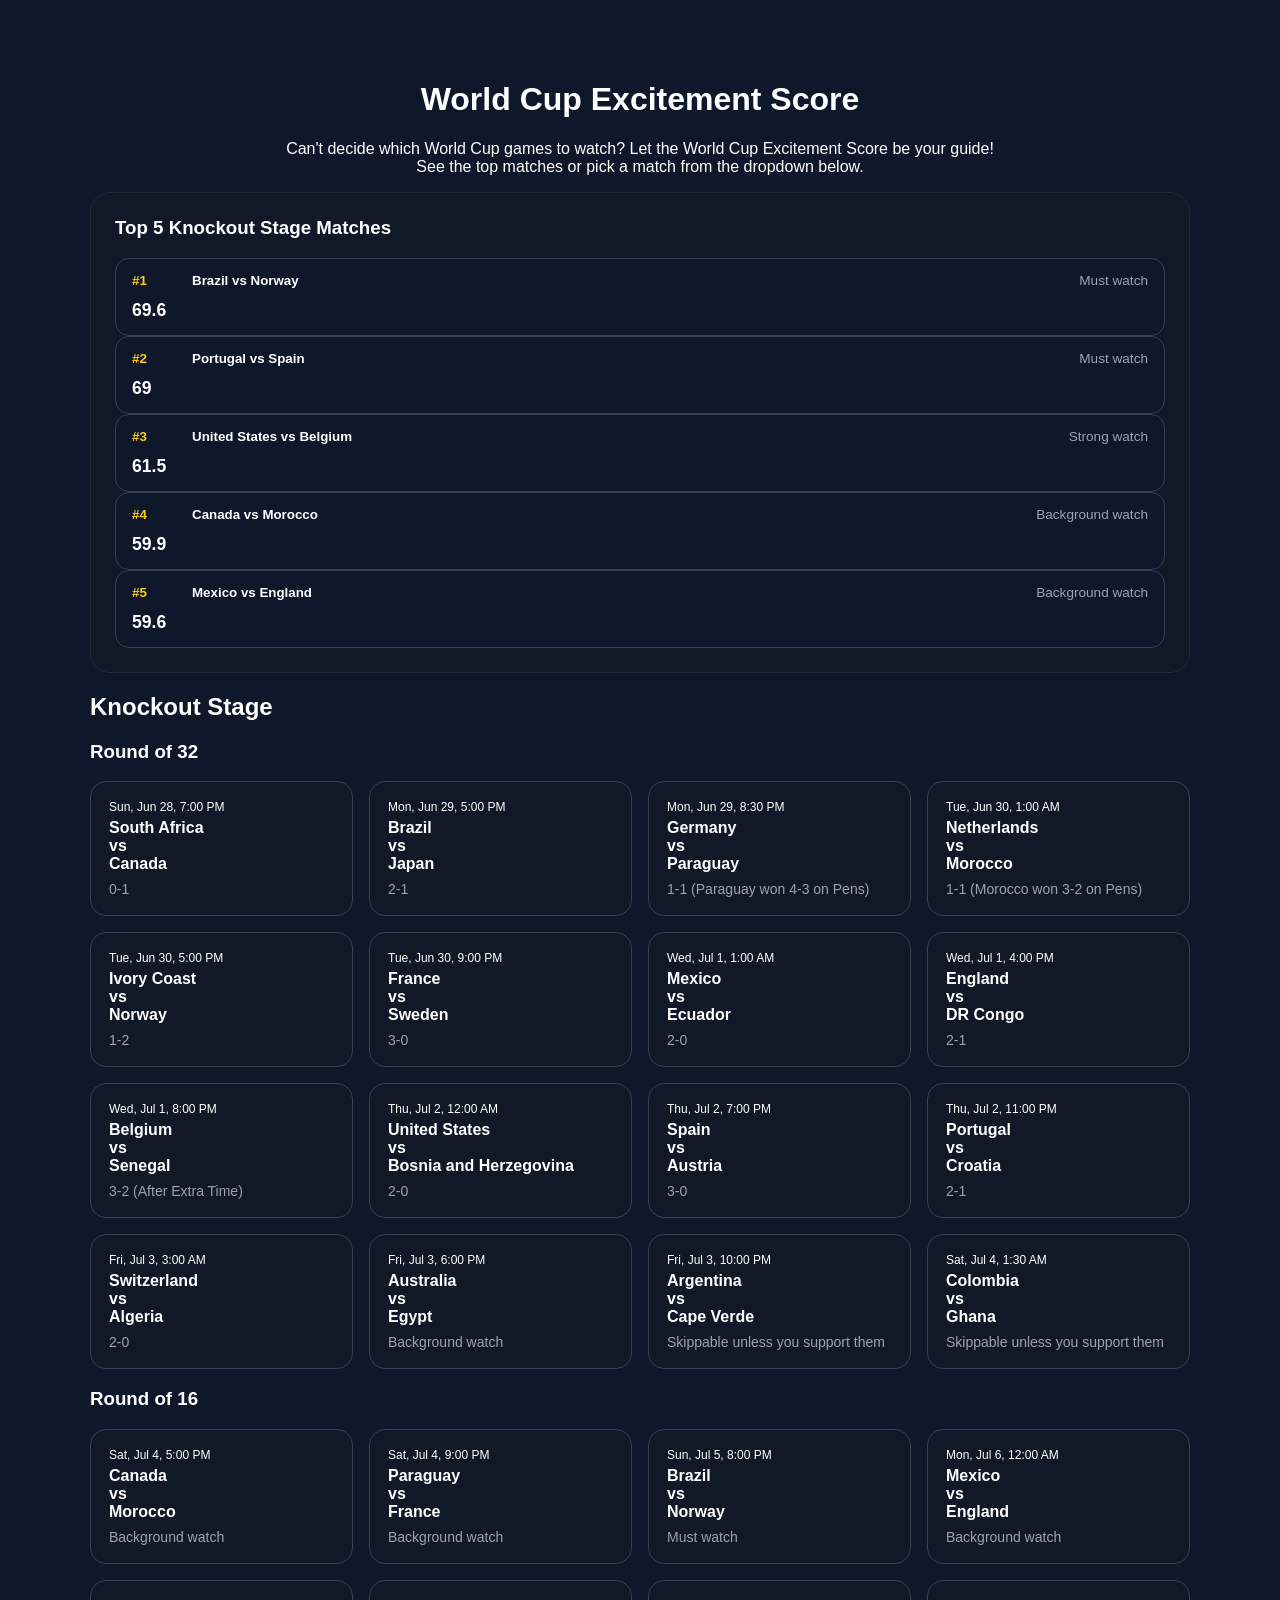
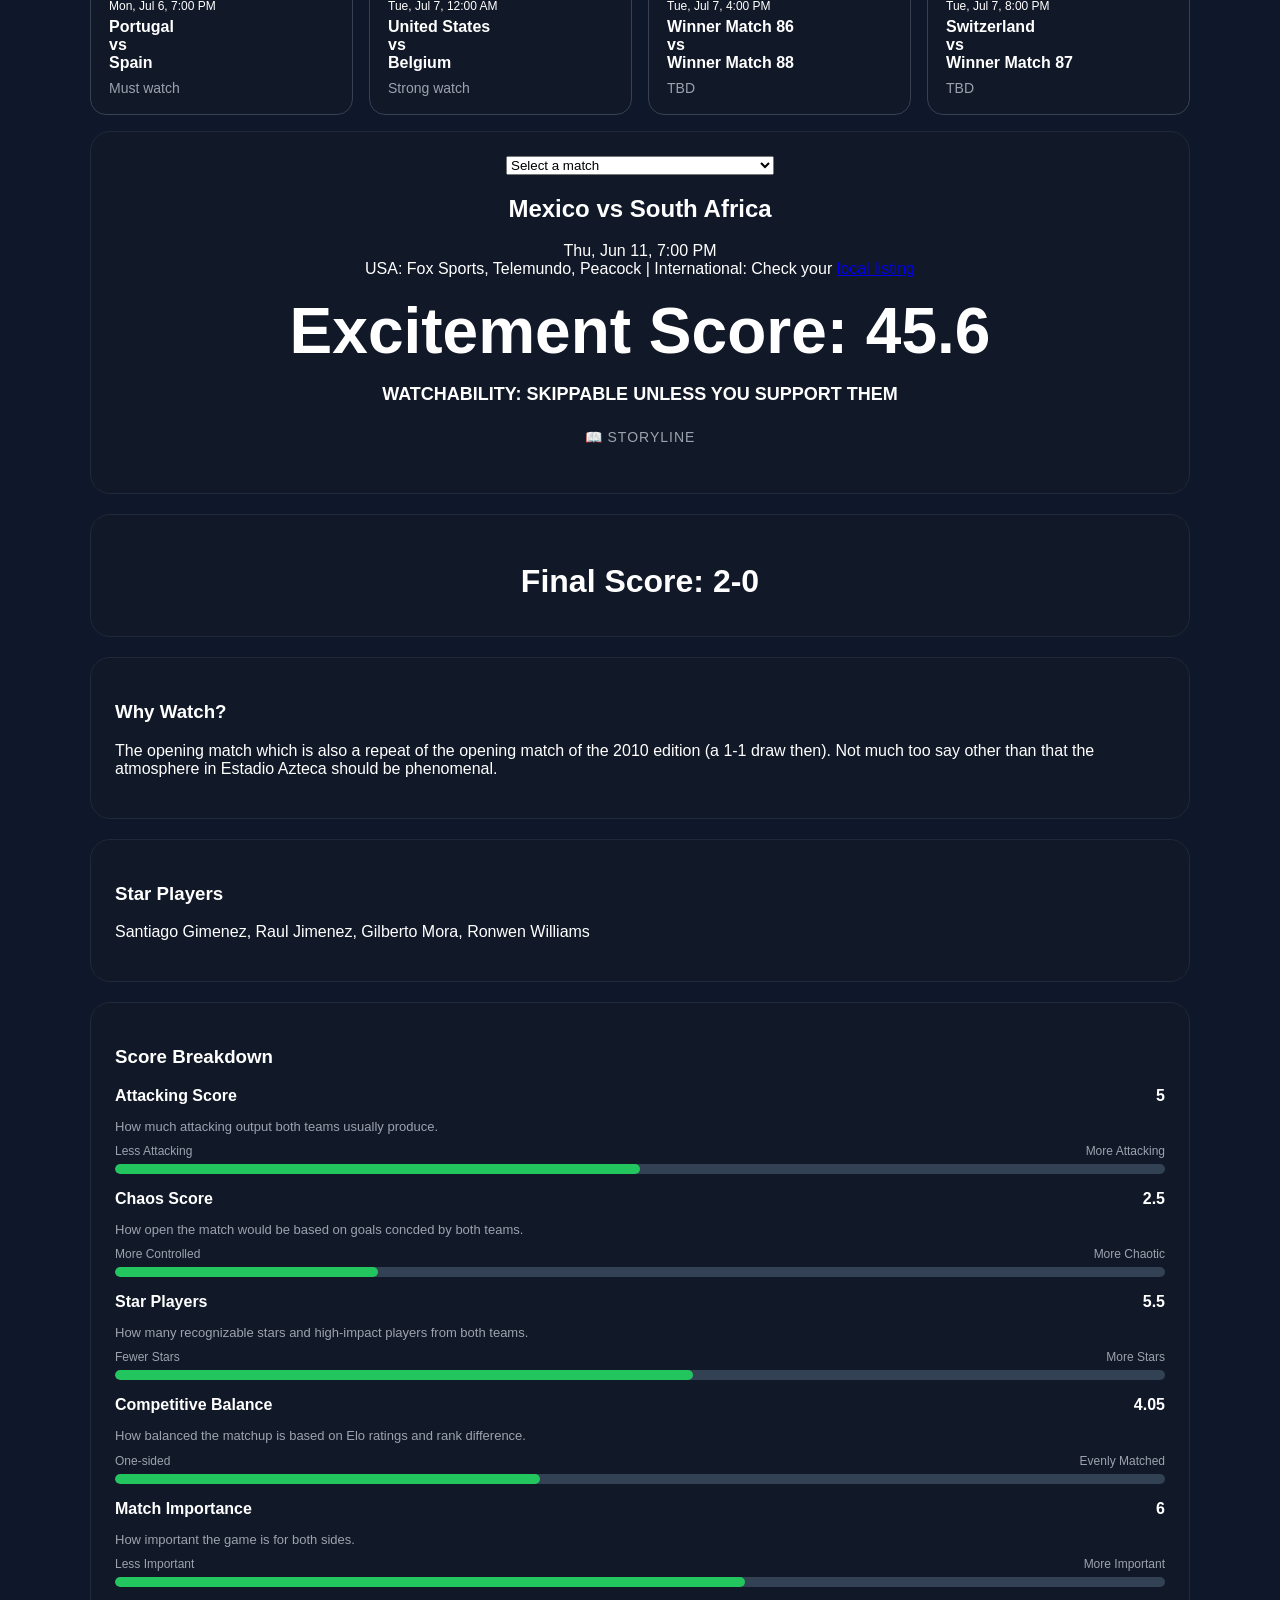
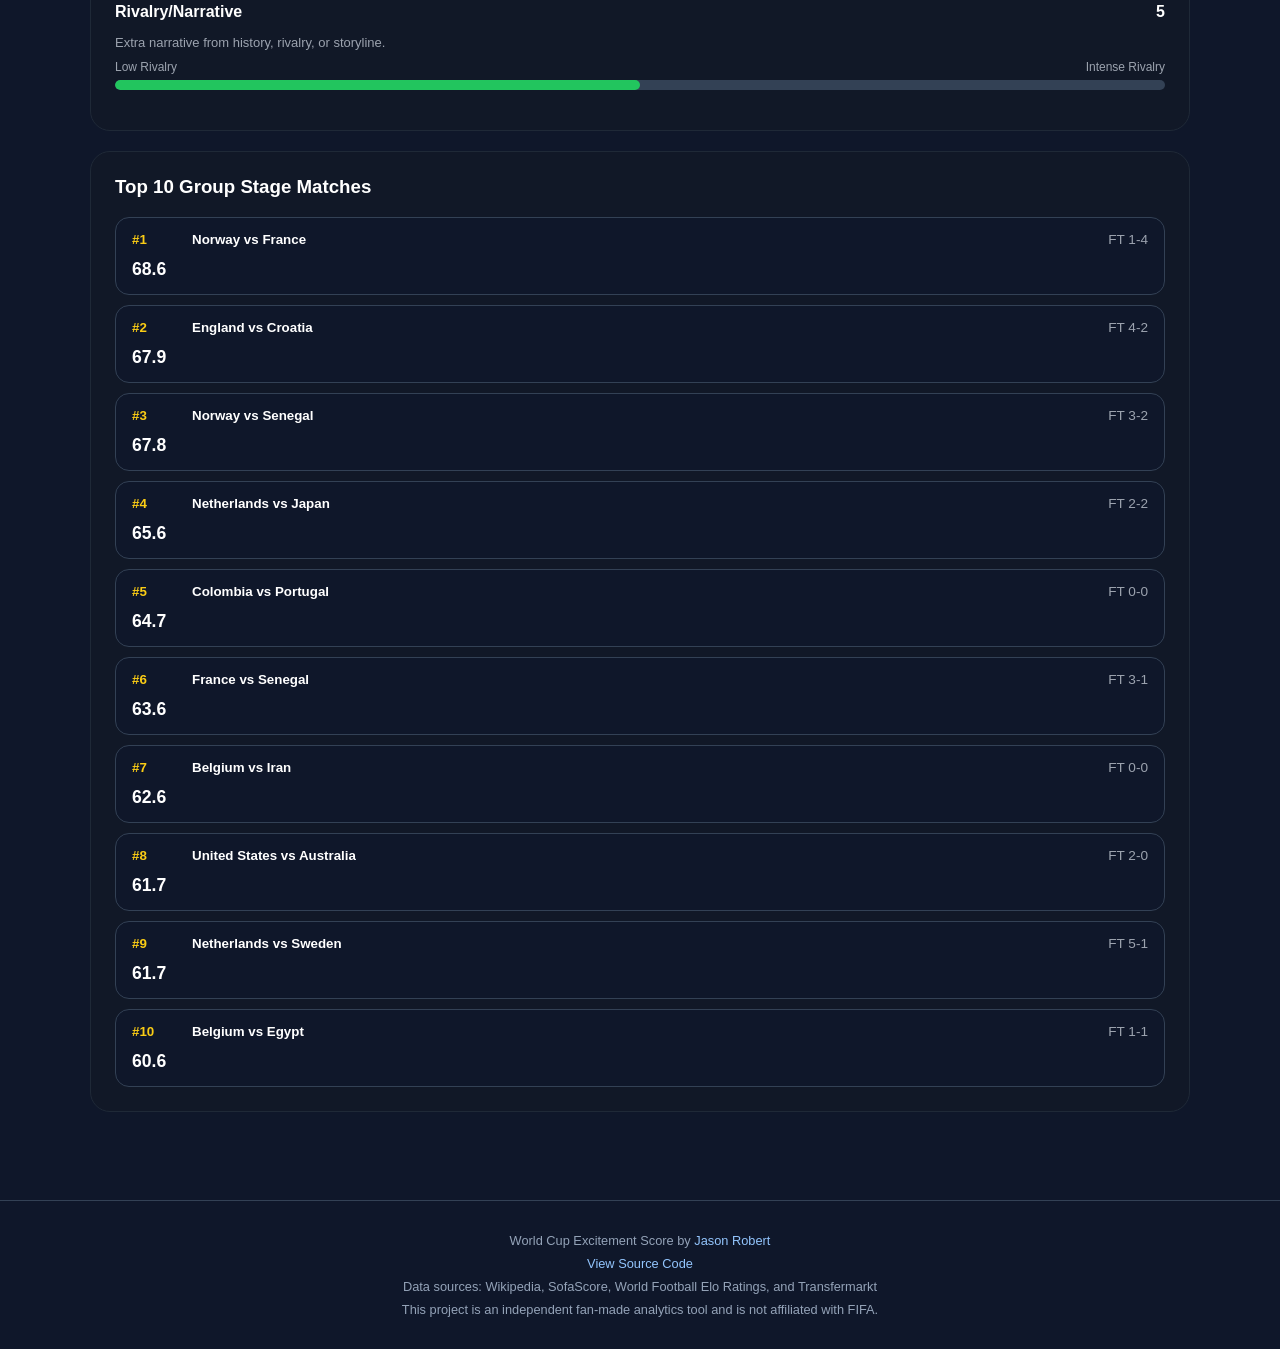
==== commit 5ddbda9d: "Added Round of 16 fixtures, minor CSS edits" ====
--- a/index.html
+++ b/index.html
@@ -10,11 +10,11 @@
   <body>
     <main class="app-container">
       <!-- Title -->
-      <h1>World Cup Excitement Score</h1>
+      <h1 class="title">World Cup Excitement Score</h1>
       <p class="subtitle">
         Can't decide which World Cup games to watch? Let the World Cup
-        Excitement Score be your guide! See the top 10 matches or pick any other
-        match from the dropdown below.
+        Excitement Score be your guide! <br /> See the top matches or pick a match from
+        the dropdown below.
       </p>
       <section class="card top-matches-card">
         <h3>Top 5 Knockout Stage Matches</h3>
@@ -29,12 +29,12 @@
           <div id="round-of-32" class="knockout-grid"></div>
         </div>
 
-        <!--
         <div class="round-section">
           <h3>Round of 16</h3>
           <div id="round-of-16" class="knockout-grid"></div>
         </div>
 
+        <!--
         <div class="round-section">
           <h3>Quarterfinals</h3>
           <div id="quarterfinals" class="knockout-grid"></div>
@@ -90,7 +90,7 @@
 
       <section class="card">
         <h3>Why Watch?</h3>
-        <p id="why-watch"></p>        
+        <p id="why-watch"></p>
       </section>
       <section class="card">
         <h3>Star Players</h3>
@@ -105,7 +105,6 @@
         <h3>Top 10 Group Stage Matches</h3>
         <div id="top-matches"></div>
       </section>
-
     </main>
   </body>
   <footer class="footer">
--- a/index.css
+++ b/index.css
@@ -23,6 +23,15 @@
   .knockout-grid {
     grid-template-columns: 1fr;
   }
+}
+
+/* Title section */
+.title {
+  text-align: center;
+}
+
+.subtitle {
+  text-align: center;
 }
 
 /* Top Matches */
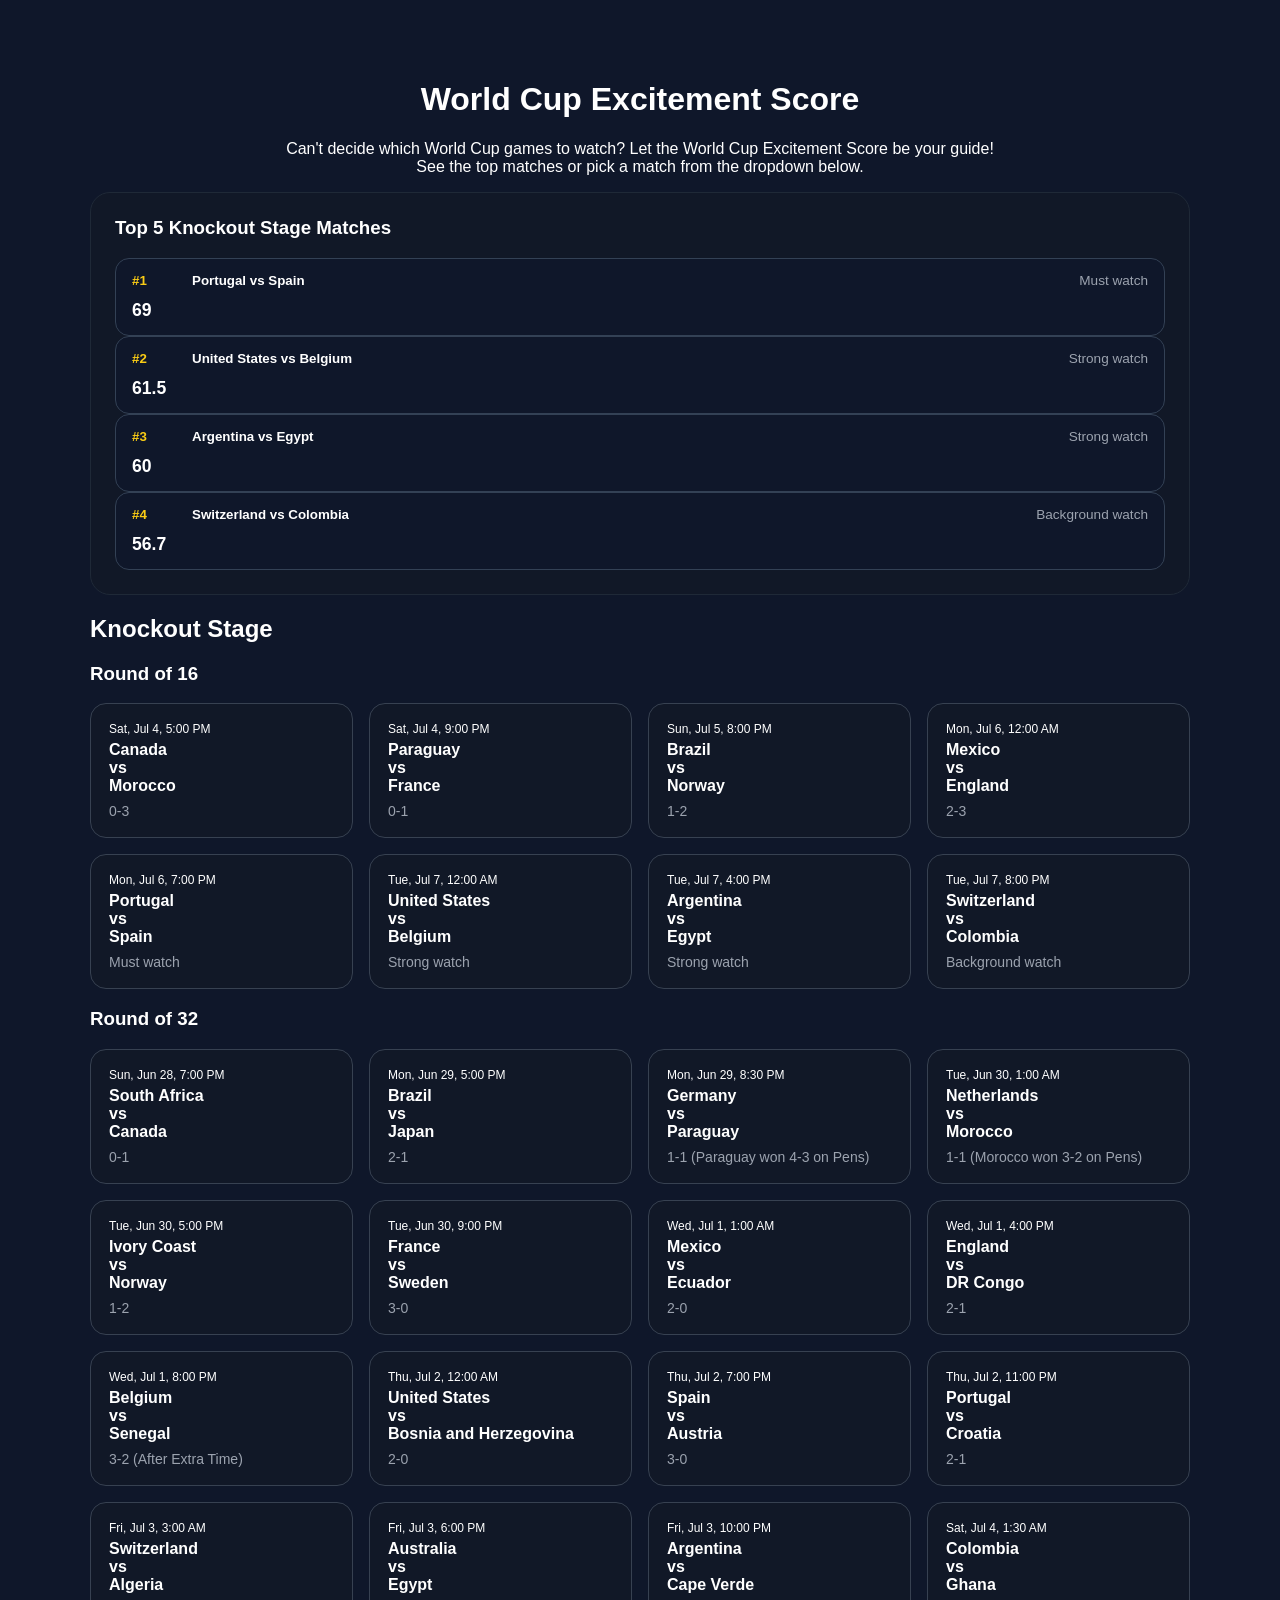
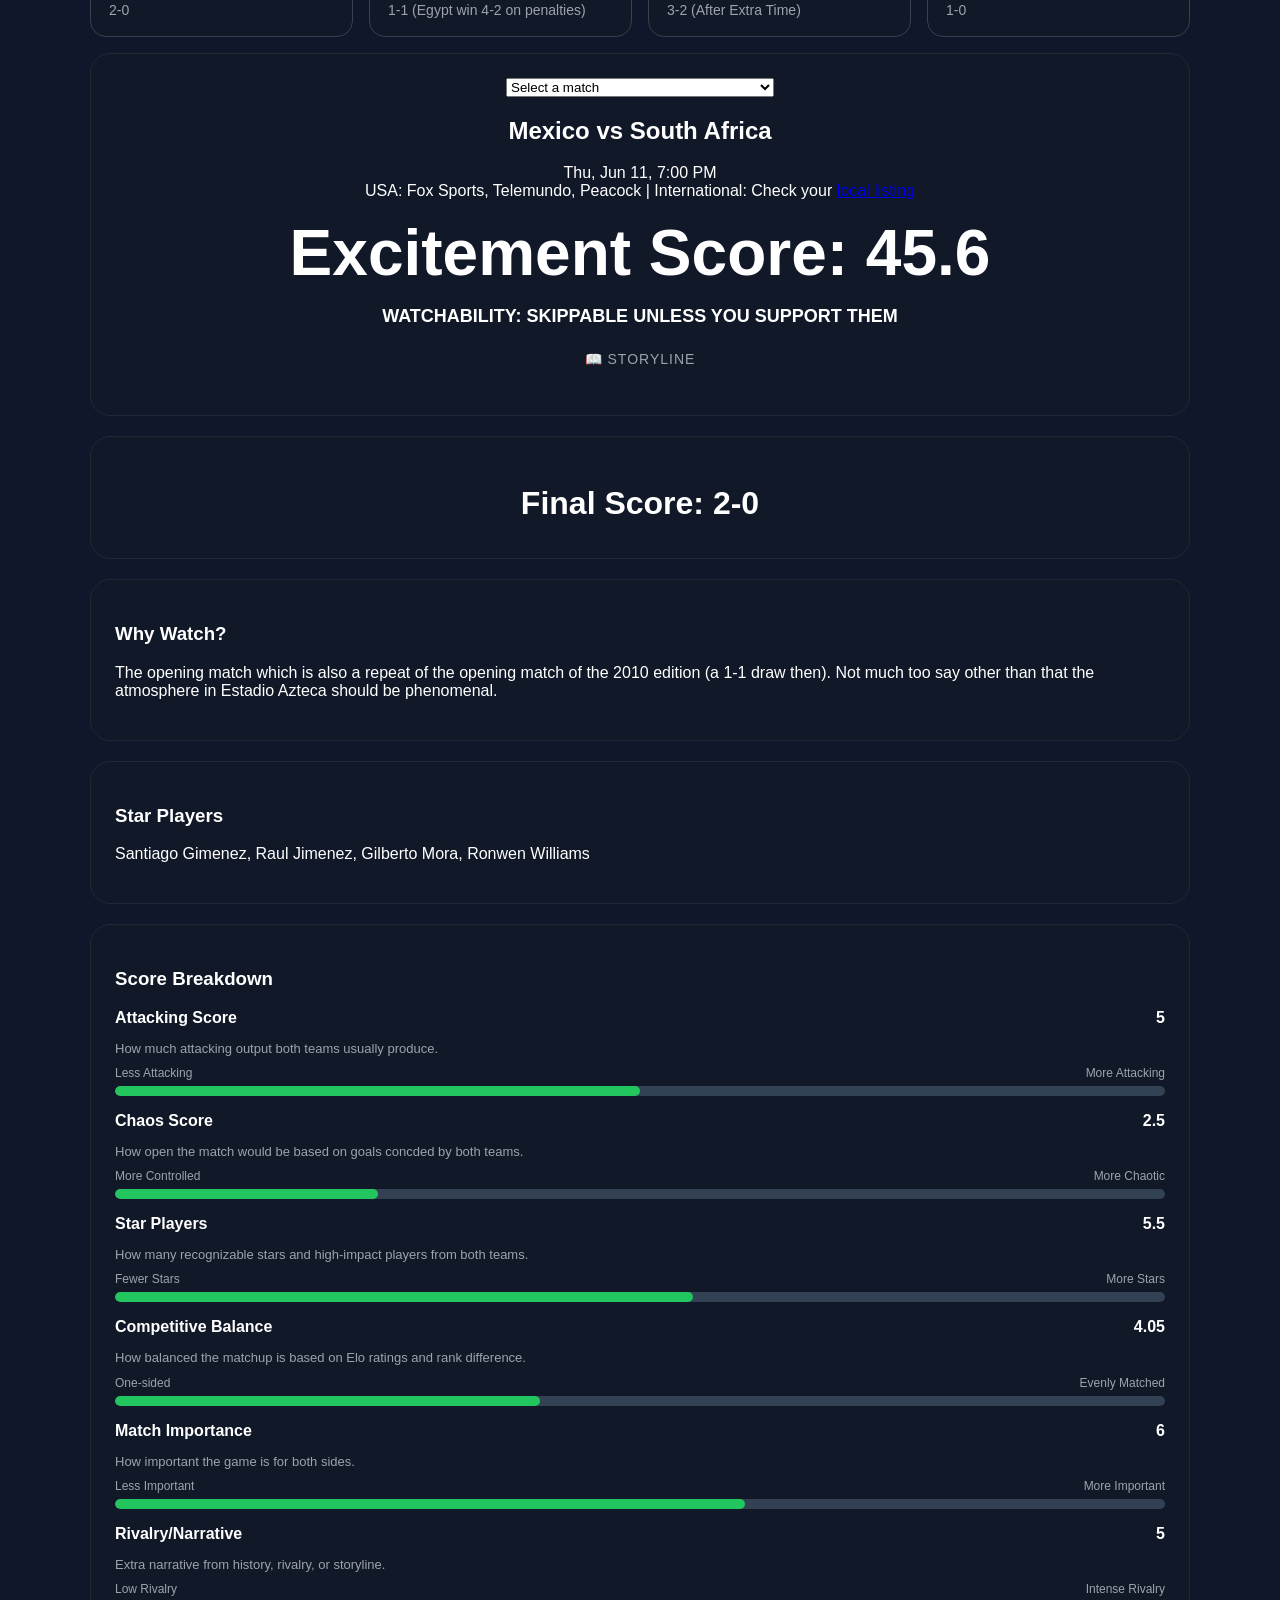
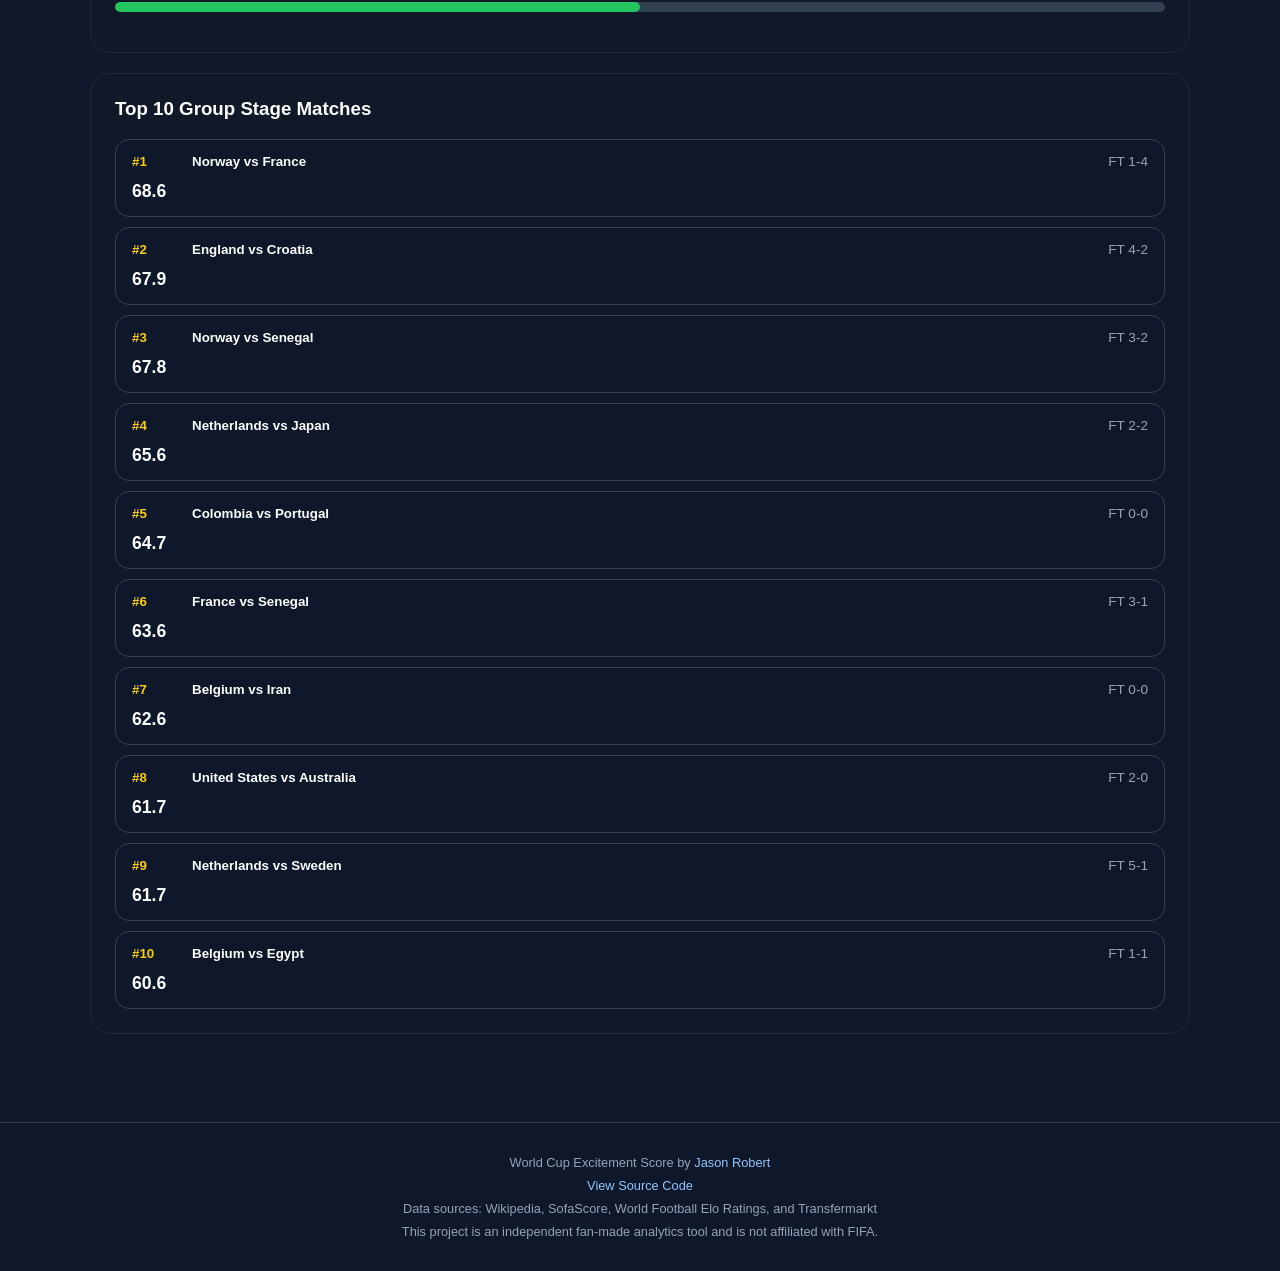
==== commit 12495f69: "Add final scores for 7/5" ====
--- a/index.html
+++ b/index.html
@@ -25,13 +25,13 @@
         <h2>Knockout Stage</h2>
 
         <div class="round-section">
-          <h3>Round of 32</h3>
-          <div id="round-of-32" class="knockout-grid"></div>
+          <h3>Round of 16</h3>
+          <div id="round-of-16" class="knockout-grid"></div>
         </div>
 
         <div class="round-section">
-          <h3>Round of 16</h3>
-          <div id="round-of-16" class="knockout-grid"></div>
+          <h3>Round of 32</h3>
+          <div id="round-of-32" class="knockout-grid"></div>
         </div>
 
         <!--
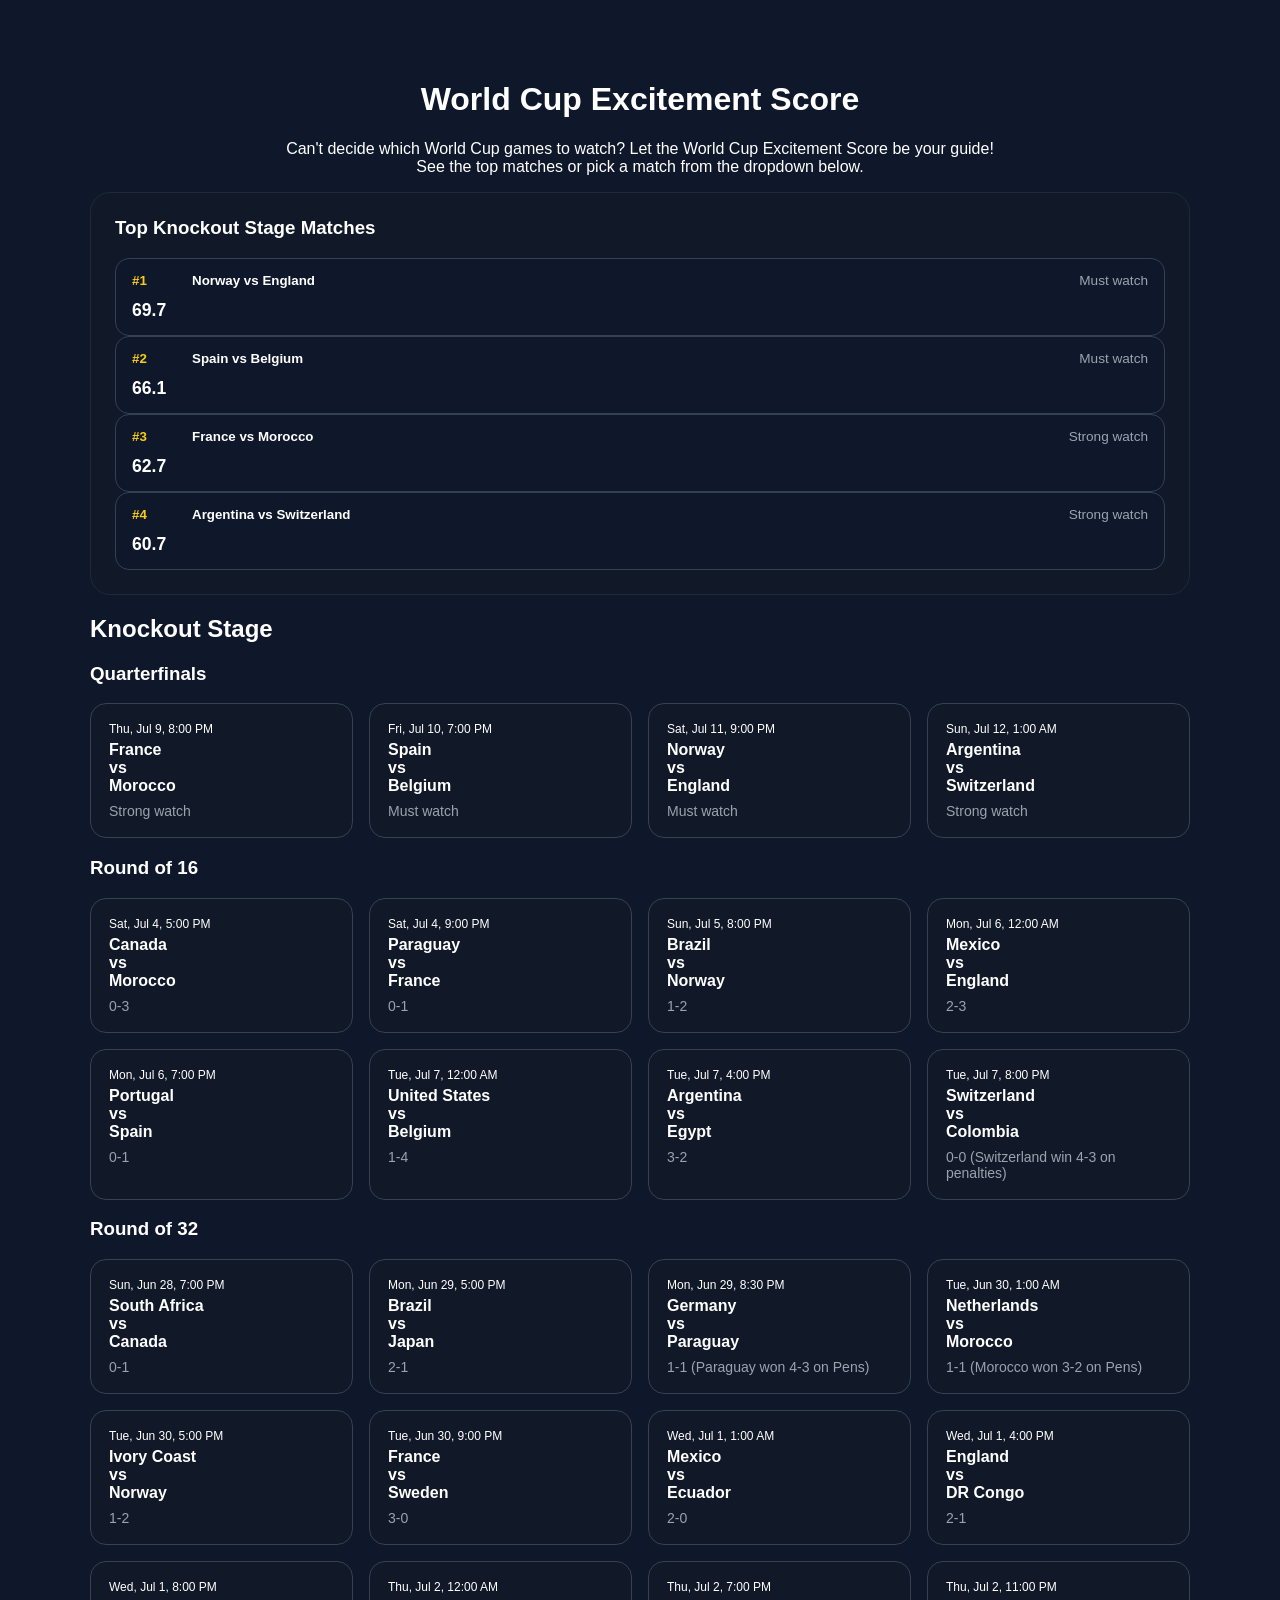
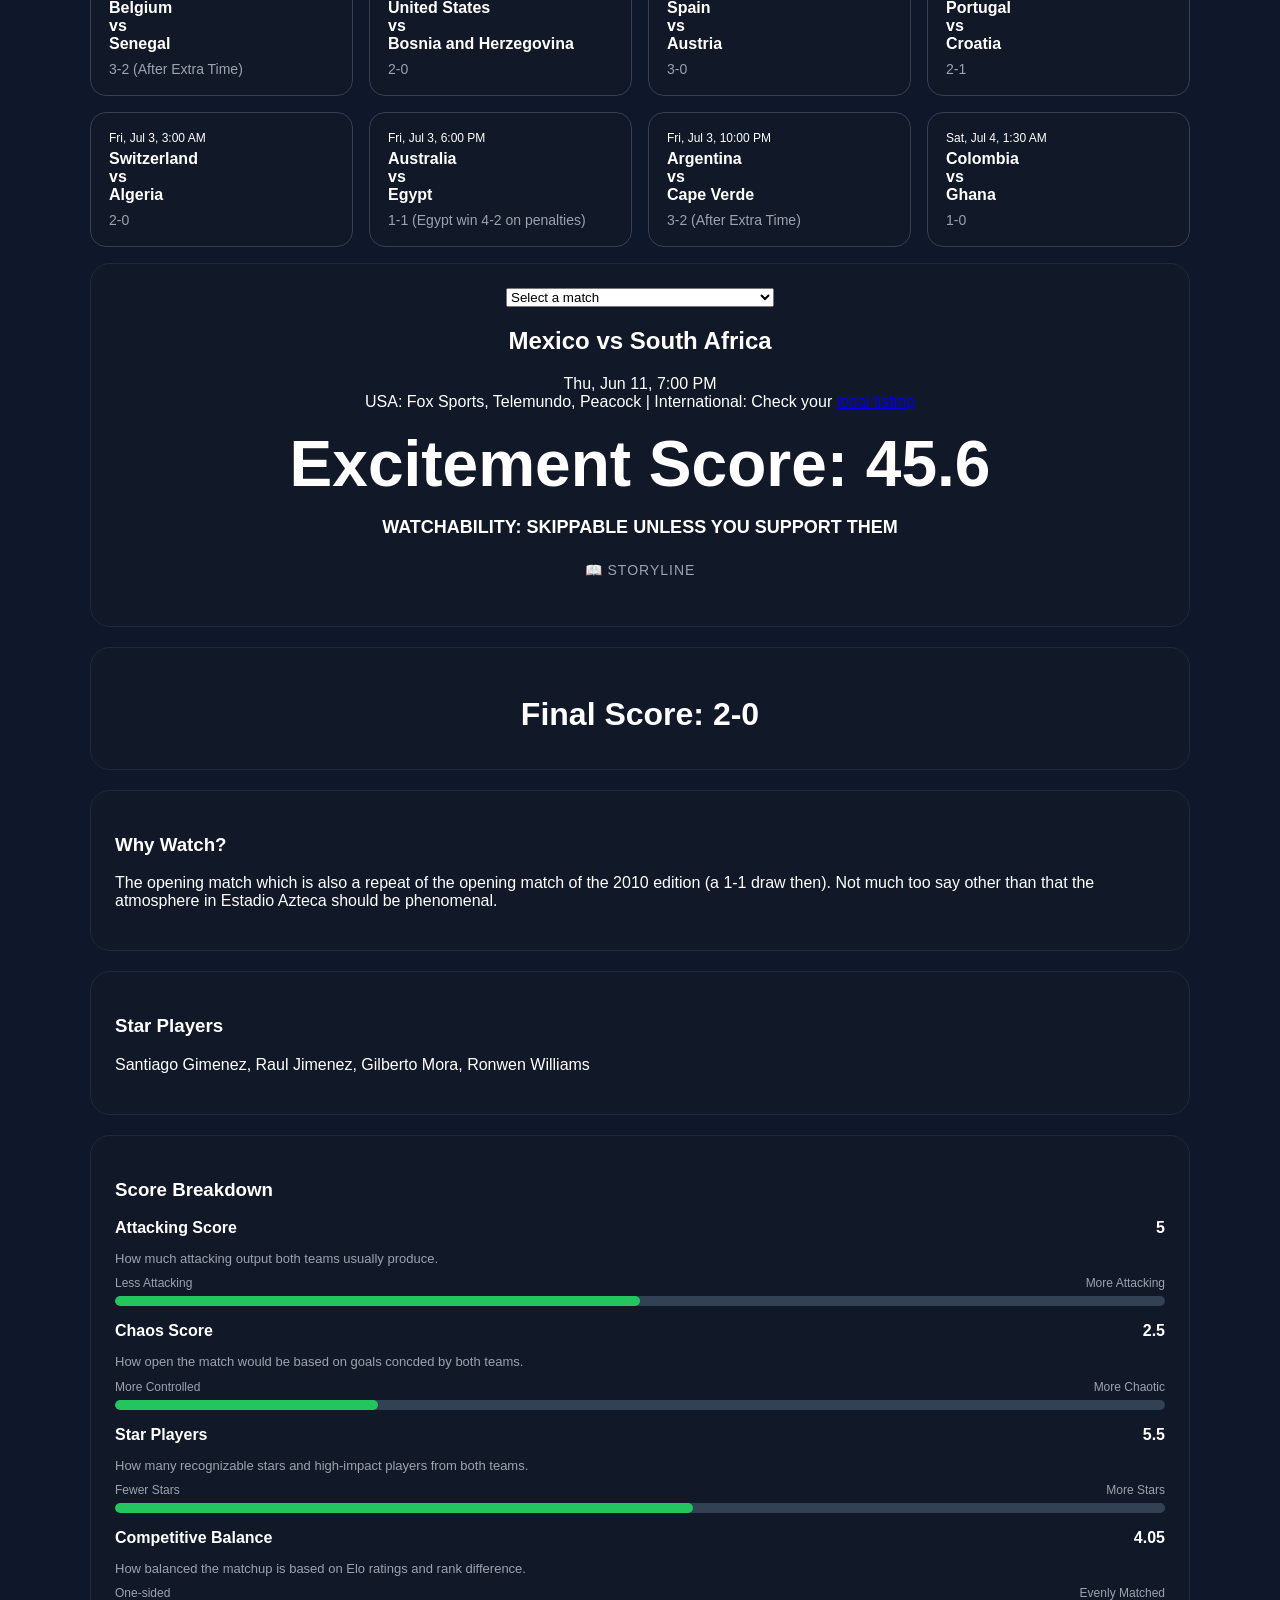
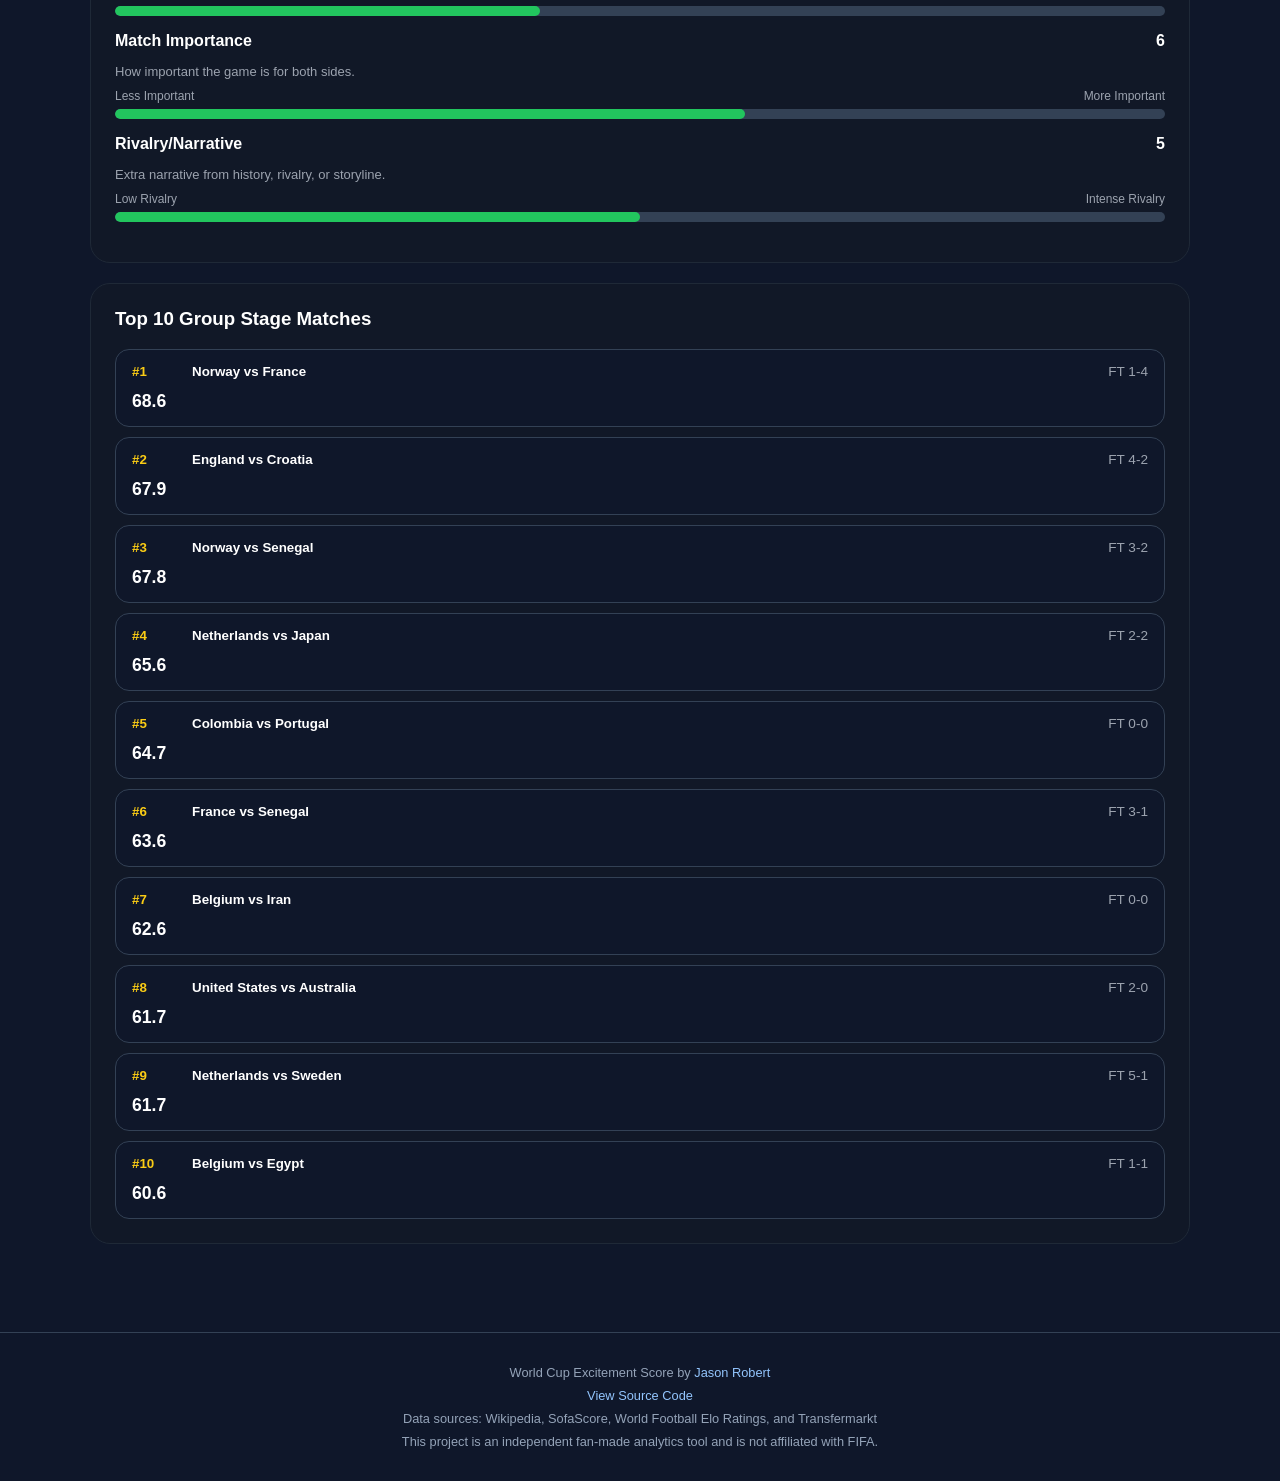
==== commit 02f369e3: "Updated final scores for 7/7" ====
--- a/index.html
+++ b/index.html
@@ -17,12 +17,17 @@
         the dropdown below.
       </p>
       <section class="card top-matches-card">
-        <h3>Top 5 Knockout Stage Matches</h3>
+        <h3>Top Knockout Stage Matches</h3>
         <div id="top-knockout-matches"></div>
       </section>
 
       <section id="knockout-stage">
         <h2>Knockout Stage</h2>
+
+        <div class="round-section">
+          <h3>Quarterfinals</h3>
+          <div id="quarterfinals" class="knockout-grid"></div>
+        </div>
 
         <div class="round-section">
           <h3>Round of 16</h3>
@@ -35,11 +40,6 @@
         </div>
 
         <!--
-        <div class="round-section">
-          <h3>Quarterfinals</h3>
-          <div id="quarterfinals" class="knockout-grid"></div>
-        </div>
-
         <div class="round-section">
           <h3>Semifinals</h3>
           <div id="semifinals" class="knockout-grid"></div>
